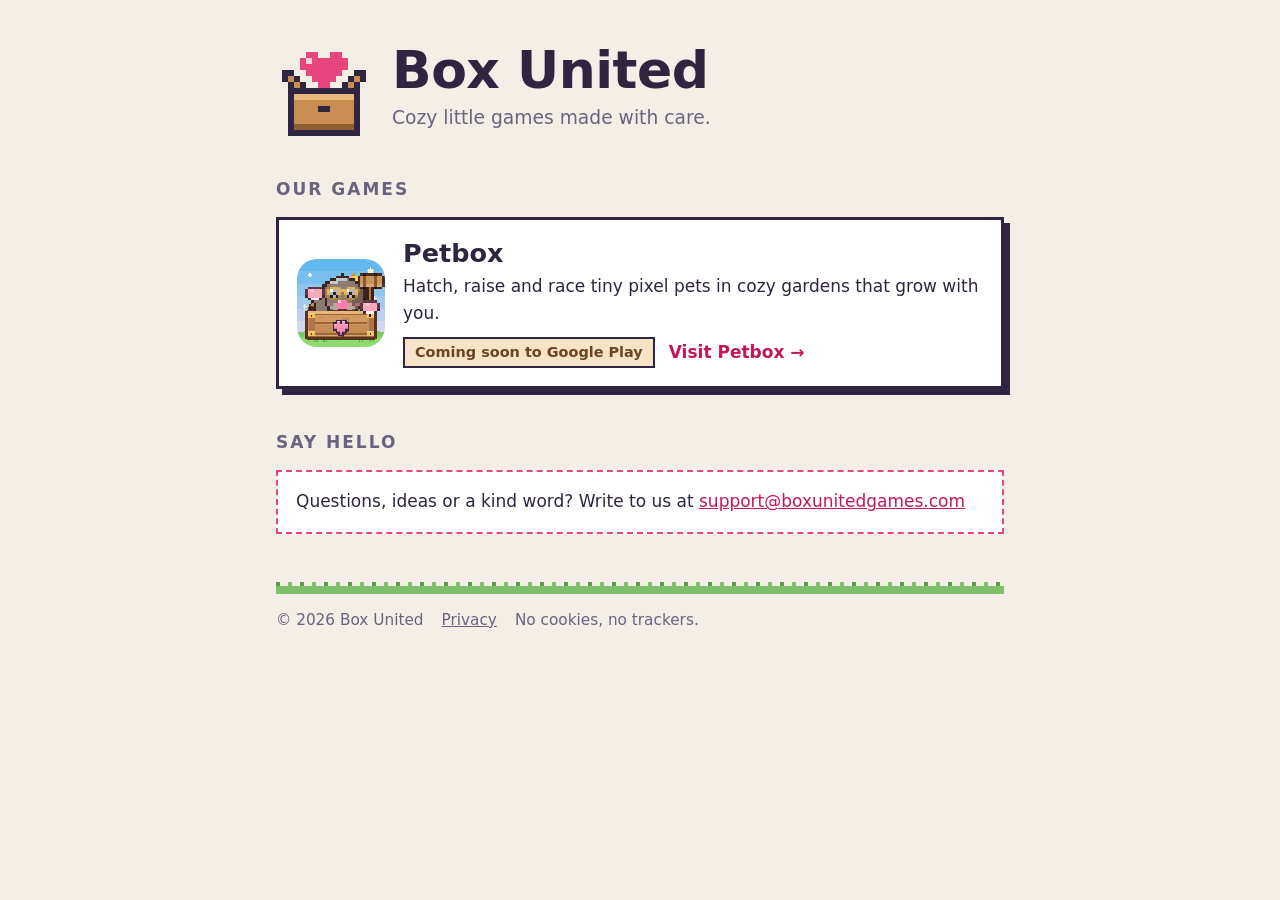
==== index.html @ eac1b697 "Box United website: studio home, Petbox pages and privacy policy Studio home at /, Petbox landing at" ====
<!doctype html>
<html lang="en">
<head>
<meta charset="utf-8">
<meta name="viewport" content="width=device-width, initial-scale=1">
<meta name="color-scheme" content="light dark">
<title>Box United - Cozy little games</title>
<meta name="description" content="Box United is a tiny game studio making cozy little games with care. Our first game, Petbox, is a pixel pet garden coming soon to Google Play.">
<link rel="canonical" href="https://boxunitedgames.com/">
<link rel="icon" href="img/box.svg" type="image/svg+xml">
<link rel="icon" href="img/box-180.png" type="image/png">
<link rel="apple-touch-icon" href="img/box-180.png">
<style>
  :root { --bg: #f3efe6; --panel: #ffffff; --ink: #2f2540; --muted: #6b6280; --link: #c2185b;
          --edge: #2f2540; --shadow: #2f2540; --wood: #c98d52; --wood-hi: #e8b77d; --wood-lo: #8f5f33;
          --pink: #e8457f; --blush: #ffd1e0; --badge-bg: #f6e3c8; --badge-ink: #6b4423; --grass: #7fbf6a; --grass-lo: #5a9e4b; }
  @media (prefers-color-scheme: dark) {
    :root { --bg: #1a1610; --panel: #241f18; --ink: #f2ece2; --muted: #b3a894; --link: #ff8fb5;
            --edge: #5a4d3c; --shadow: #000000; --wood: #d39a5e; --wood-hi: #f0c48c; --wood-lo: #9c6a3b;
            --pink: #ff6f9f; --blush: #ffd1e0; --badge-bg: #3a2f22; --badge-ink: #f0c48c; --grass: #4f7f44; --grass-lo: #3b6334; }
  }
  * { box-sizing: border-box }
  html { background: var(--bg) }
  body { margin: 0; background: var(--bg); color: var(--ink); font: 17px/1.6 system-ui, -apple-system, "Segoe UI", Roboto, sans-serif }
  .wrap { max-width: 760px; margin: 0 auto; padding: 40px 16px 32px }
  a { color: var(--link) }
  header { display: flex; gap: 20px; align-items: center; flex-wrap: wrap }
  header > div { flex: 1 1 200px; min-width: 0 }
  .logo { width: 96px; height: 96px; flex: none }
  .logo .k { fill: var(--ink) } .logo .w { fill: var(--wood) } .logo .l { fill: var(--wood-hi) }
  .logo .d { fill: var(--wood-lo) } .logo .p { fill: var(--pink) } .logo .h { fill: var(--blush) }
  h1 { margin: 0; font-size: clamp(34px, 7vw, 52px); line-height: 1.05; letter-spacing: -0.5px }
  .tag { margin: 6px 0 0; color: var(--muted); font-size: 1.1em }
  h2 { margin: 40px 0 14px; font-size: 1em; text-transform: uppercase; letter-spacing: 2px; color: var(--muted) }
  .card { display: flex; gap: 18px; align-items: center; padding: 18px; background: var(--panel); color: var(--ink);
          text-decoration: none; border: 3px solid var(--edge); box-shadow: 6px 6px 0 var(--shadow);
          transition: transform .12s, box-shadow .12s }
  .card:hover, .card:focus-visible { transform: translate(-2px, -2px); box-shadow: 8px 8px 0 var(--shadow) }
  .card:focus-visible { outline: 3px solid var(--pink); outline-offset: 4px }
  .card img { width: 88px; height: 88px; flex: none; image-rendering: pixelated; border-radius: 20px }
  .card h3 { margin: 0; font-size: 1.5em; line-height: 1.2 }
  .card p { margin: 4px 0 10px }
  .badge { display: inline-block; padding: 2px 10px; font-size: 0.85em; font-weight: 600;
           background: var(--badge-bg); color: var(--badge-ink); border: 2px solid var(--edge) }
  .row { display: flex; flex-wrap: wrap; gap: 6px 14px; align-items: center }
  .more { color: var(--link); font-weight: 600; white-space: nowrap }
  .hello { padding: 16px 18px; background: var(--panel); border: 2px dashed var(--pink) }
  .hello p { margin: 0 }
  .grass { height: 12px; margin: 48px 0 0; background:
           linear-gradient(var(--grass), var(--grass)) 0 4px / 100% 8px no-repeat,
           repeating-linear-gradient(90deg, var(--grass-lo) 0 4px, transparent 4px 12px, var(--grass) 12px 16px, transparent 16px 24px) 0 0 / 100% 4px no-repeat }
  footer { margin-top: 14px; color: var(--muted); font-size: 0.9em; display: flex; gap: 8px 18px; flex-wrap: wrap }
  footer a { color: inherit }
  @media (max-width: 480px) { .card { flex-direction: column; align-items: flex-start } }
  @media (prefers-reduced-motion: reduce) { .card { transition: none } .card:hover { transform: none } }
</style>
</head>
<body>
<div class="wrap">
  <header>
    <svg class="logo" viewBox="0 0 16 16" width="96" height="96" shape-rendering="crispEdges" aria-hidden="true" focusable="false"><rect class="p" x="5" y="2" width="2" height="1"/><rect class="p" x="9" y="2" width="2" height="1"/><rect class="p" x="4" y="3" width="1" height="1"/><rect class="h" x="5" y="3" width="1" height="1"/><rect class="p" x="6" y="3" width="6" height="1"/><rect class="p" x="4" y="4" width="8" height="1"/><rect class="k" x="1" y="5" width="2" height="1"/><rect class="p" x="5" y="5" width="6" height="1"/><rect class="k" x="13" y="5" width="2" height="1"/><rect class="k" x="1" y="6" width="1" height="1"/><rect class="w" x="2" y="6" width="1" height="1"/><rect class="k" x="3" y="6" width="1" height="1"/><rect class="p" x="6" y="6" width="4" height="1"/><rect class="k" x="12" y="6" width="1" height="1"/><rect class="w" x="13" y="6" width="1" height="1"/><rect class="k" x="14" y="6" width="1" height="1"/><rect class="k" x="2" y="7" width="1" height="1"/><rect class="w" x="3" y="7" width="1" height="1"/><rect class="k" x="4" y="7" width="1" height="1"/><rect class="p" x="7" y="7" width="2" height="1"/><rect class="k" x="11" y="7" width="1" height="1"/><rect class="w" x="12" y="7" width="1" height="1"/><rect class="k" x="13" y="7" width="1" height="1"/><rect class="k" x="2" y="8" width="12" height="1"/><rect class="k" x="2" y="9" width="1" height="1"/><rect class="l" x="3" y="9" width="10" height="1"/><rect class="k" x="13" y="9" width="1" height="1"/><rect class="k" x="2" y="10" width="1" height="1"/><rect class="w" x="3" y="10" width="10" height="1"/><rect class="k" x="13" y="10" width="1" height="1"/><rect class="k" x="2" y="11" width="1" height="1"/><rect class="w" x="3" y="11" width="4" height="1"/><rect class="k" x="7" y="11" width="2" height="1"/><rect class="w" x="9" y="11" width="4" height="1"/><rect class="k" x="13" y="11" width="1" height="1"/><rect class="k" x="2" y="12" width="1" height="1"/><rect class="w" x="3" y="12" width="10" height="1"/><rect class="k" x="13" y="12" width="1" height="1"/><rect class="k" x="2" y="13" width="1" height="1"/><rect class="w" x="3" y="13" width="10" height="1"/><rect class="k" x="13" y="13" width="1" height="1"/><rect class="k" x="2" y="14" width="1" height="1"/><rect class="d" x="3" y="14" width="10" height="1"/><rect class="k" x="13" y="14" width="1" height="1"/><rect class="k" x="2" y="15" width="12" height="1"/></svg>
    <div>
      <h1>Box United</h1>
      <p class="tag">Cozy little games made with care.</p>
    </div>
  </header>

  <h2>Our games</h2>
  <a class="card" href="petbox/">
    <img src="petbox/img/icon.png" alt="Petbox app icon: Hazel the toymaker mole in a toy box" width="88" height="88">
    <div>
      <h3>Petbox</h3>
      <p>Hatch, raise and race tiny pixel pets in cozy gardens that grow with you.</p>
      <div class="row"><span class="badge">Coming soon to Google Play</span> <span class="more">Visit Petbox &rarr;</span></div>
    </div>
  </a>

  <h2>Say hello</h2>
  <div class="hello">
    <p>Questions, ideas or a kind word? Write to us at
      <a href="mailto:support@boxunitedgames.com">support@boxunitedgames.com</a></p>
  </div>

  <div class="grass" aria-hidden="true"></div>
  <footer>
    <span>&copy; 2026 Box United</span>
    <a href="privacy/">Privacy</a>
    <span>No cookies, no trackers.</span>
  </footer>
</div>
</body>
</html>
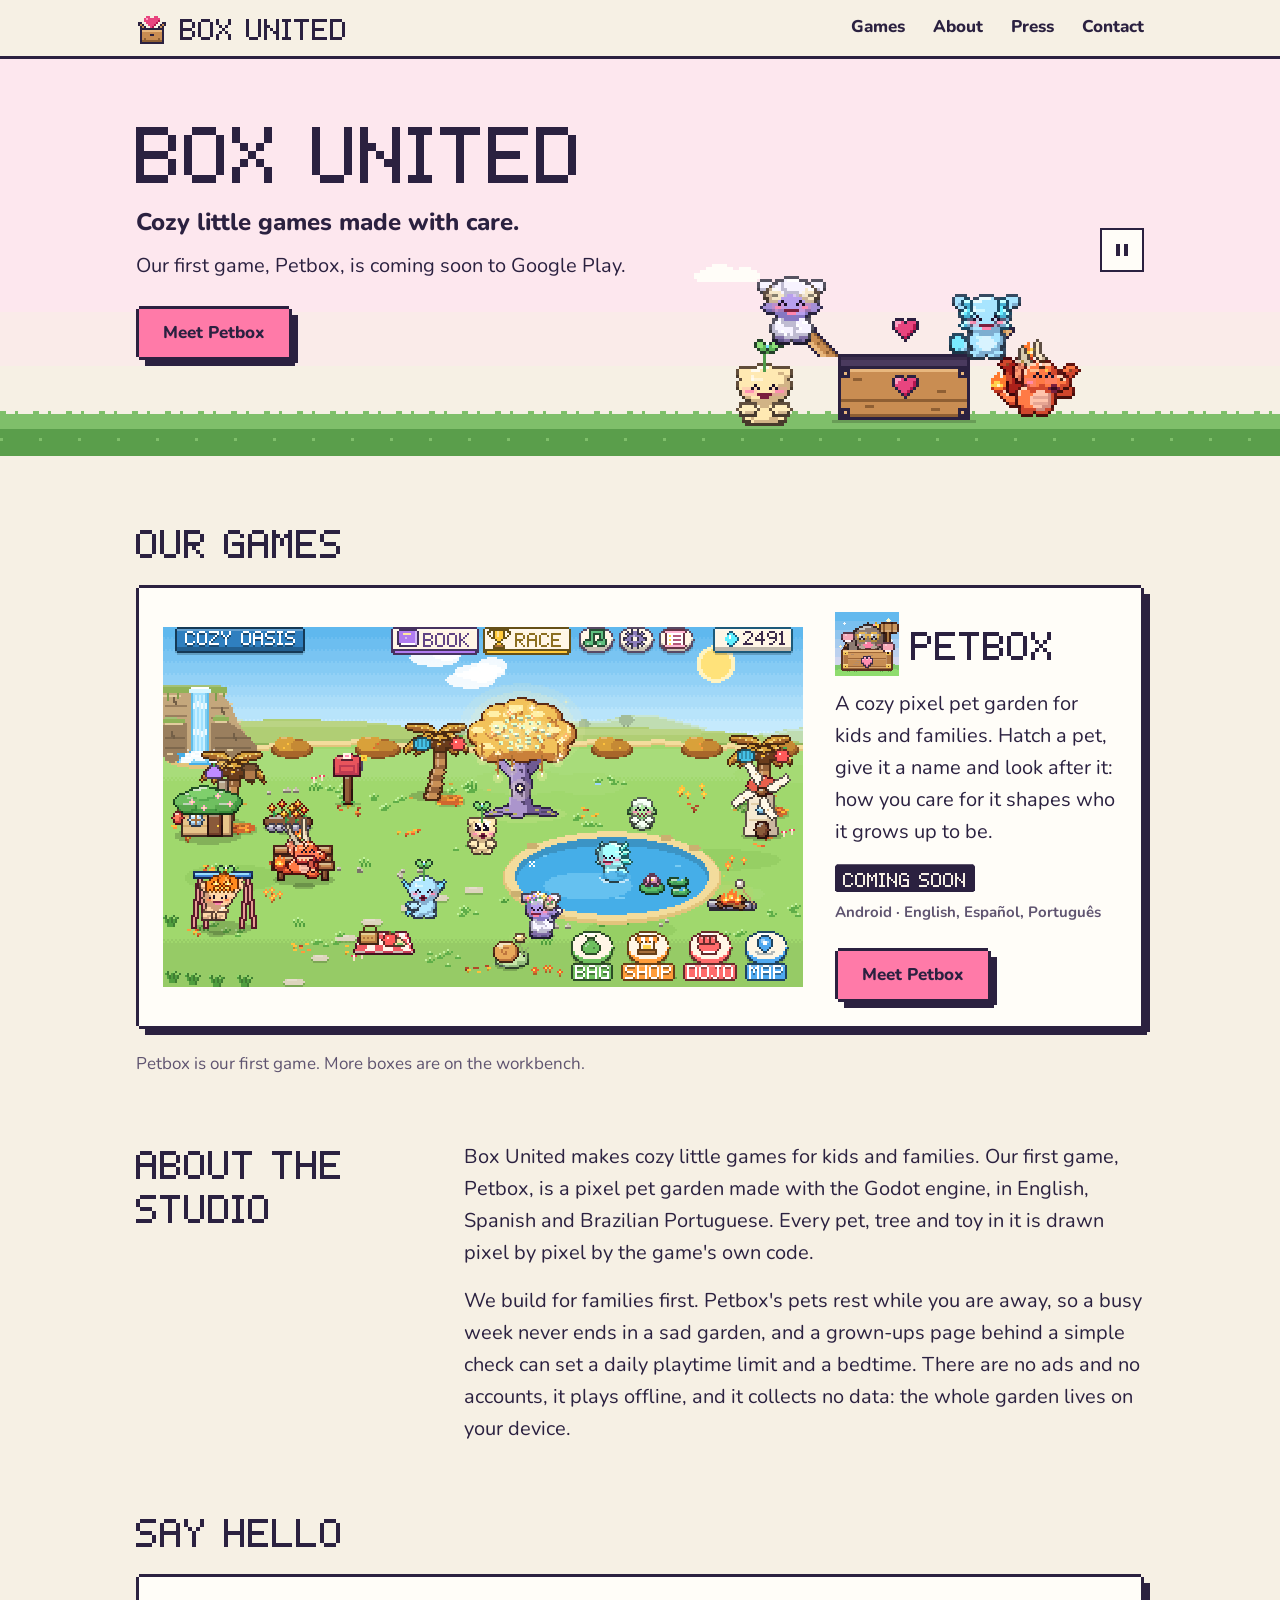
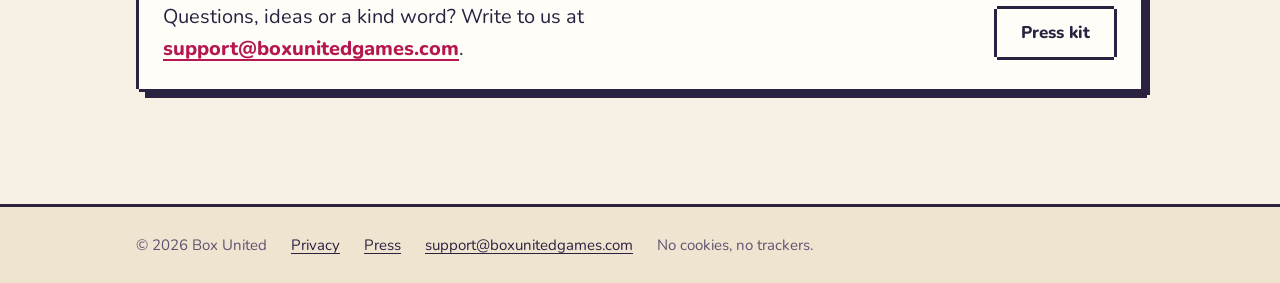
==== commit 17ef32b0: "Box United website v2: studio home with motion, press kit, Petbox page v2 Studio home: pixel toy box" ====
--- a/index.html
+++ b/index.html
@@ -2,91 +2,217 @@
 <html lang="en">
 <head>
 <meta charset="utf-8">
-<meta name="viewport" content="width=device-width, initial-scale=1">
+<meta http-equiv="Content-Security-Policy" content="default-src 'self'; img-src 'self' data:; style-src 'self' 'unsafe-inline'; script-src 'self'; font-src 'self'; media-src 'self'; connect-src 'none'; frame-src 'none'; object-src 'none'; base-uri 'self'; form-action 'none'">
+<meta name="referrer" content="strict-origin-when-cross-origin">
+<meta name="viewport" content="width=device-width, initial-scale=1, viewport-fit=cover">
 <meta name="color-scheme" content="light dark">
-<title>Box United - Cozy little games</title>
-<meta name="description" content="Box United is a tiny game studio making cozy little games with care. Our first game, Petbox, is a pixel pet garden coming soon to Google Play.">
+<meta name="theme-color" content="#f6f0e4" media="(prefers-color-scheme: light)">
+<meta name="theme-color" content="#1b1524" media="(prefers-color-scheme: dark)">
+<title>Box United - Cozy little games made with care</title>
+<meta name="description" content="Box United is a new, independent studio making cozy little games for kids and families. Our first game, Petbox, is coming soon to Google Play.">
 <link rel="canonical" href="https://boxunitedgames.com/">
-<link rel="icon" href="img/box.svg" type="image/svg+xml">
-<link rel="icon" href="img/box-180.png" type="image/png">
-<link rel="apple-touch-icon" href="img/box-180.png">
+<link rel="icon" href="/assets/brand/favicon.svg" type="image/svg+xml">
+<link rel="icon" href="/assets/brand/favicon.ico" sizes="32x32">
+<link rel="apple-touch-icon" href="/assets/brand/apple-touch-icon.png">
+<link rel="preload" href="/assets/fonts/box-pixel-v1.woff2" as="font" type="font/woff2" crossorigin>
+<link rel="stylesheet" href="/assets/css/brand.css">
+<link rel="stylesheet" href="/assets/css/site.css">
 <style>
-  :root { --bg: #f3efe6; --panel: #ffffff; --ink: #2f2540; --muted: #6b6280; --link: #c2185b;
-          --edge: #2f2540; --shadow: #2f2540; --wood: #c98d52; --wood-hi: #e8b77d; --wood-lo: #8f5f33;
-          --pink: #e8457f; --blush: #ffd1e0; --badge-bg: #f6e3c8; --badge-ink: #6b4423; --grass: #7fbf6a; --grass-lo: #5a9e4b; }
-  @media (prefers-color-scheme: dark) {
-    :root { --bg: #1a1610; --panel: #241f18; --ink: #f2ece2; --muted: #b3a894; --link: #ff8fb5;
-            --edge: #5a4d3c; --shadow: #000000; --wood: #d39a5e; --wood-hi: #f0c48c; --wood-lo: #9c6a3b;
-            --pink: #ff6f9f; --blush: #ffd1e0; --badge-bg: #3a2f22; --badge-ink: #f0c48c; --grass: #4f7f44; --grass-lo: #3b6334; }
-  }
-  * { box-sizing: border-box }
-  html { background: var(--bg) }
-  body { margin: 0; background: var(--bg); color: var(--ink); font: 17px/1.6 system-ui, -apple-system, "Segoe UI", Roboto, sans-serif }
-  .wrap { max-width: 760px; margin: 0 auto; padding: 40px 16px 32px }
-  a { color: var(--link) }
-  header { display: flex; gap: 20px; align-items: center; flex-wrap: wrap }
-  header > div { flex: 1 1 200px; min-width: 0 }
-  .logo { width: 96px; height: 96px; flex: none }
-  .logo .k { fill: var(--ink) } .logo .w { fill: var(--wood) } .logo .l { fill: var(--wood-hi) }
-  .logo .d { fill: var(--wood-lo) } .logo .p { fill: var(--pink) } .logo .h { fill: var(--blush) }
-  h1 { margin: 0; font-size: clamp(34px, 7vw, 52px); line-height: 1.05; letter-spacing: -0.5px }
-  .tag { margin: 6px 0 0; color: var(--muted); font-size: 1.1em }
-  h2 { margin: 40px 0 14px; font-size: 1em; text-transform: uppercase; letter-spacing: 2px; color: var(--muted) }
-  .card { display: flex; gap: 18px; align-items: center; padding: 18px; background: var(--panel); color: var(--ink);
-          text-decoration: none; border: 3px solid var(--edge); box-shadow: 6px 6px 0 var(--shadow);
-          transition: transform .12s, box-shadow .12s }
-  .card:hover, .card:focus-visible { transform: translate(-2px, -2px); box-shadow: 8px 8px 0 var(--shadow) }
-  .card:focus-visible { outline: 3px solid var(--pink); outline-offset: 4px }
-  .card img { width: 88px; height: 88px; flex: none; image-rendering: pixelated; border-radius: 20px }
-  .card h3 { margin: 0; font-size: 1.5em; line-height: 1.2 }
-  .card p { margin: 4px 0 10px }
-  .badge { display: inline-block; padding: 2px 10px; font-size: 0.85em; font-weight: 600;
-           background: var(--badge-bg); color: var(--badge-ink); border: 2px solid var(--edge) }
-  .row { display: flex; flex-wrap: wrap; gap: 6px 14px; align-items: center }
-  .more { color: var(--link); font-weight: 600; white-space: nowrap }
-  .hello { padding: 16px 18px; background: var(--panel); border: 2px dashed var(--pink) }
-  .hello p { margin: 0 }
-  .grass { height: 12px; margin: 48px 0 0; background:
-           linear-gradient(var(--grass), var(--grass)) 0 4px / 100% 8px no-repeat,
-           repeating-linear-gradient(90deg, var(--grass-lo) 0 4px, transparent 4px 12px, var(--grass) 12px 16px, transparent 16px 24px) 0 0 / 100% 4px no-repeat }
-  footer { margin-top: 14px; color: var(--muted); font-size: 0.9em; display: flex; gap: 8px 18px; flex-wrap: wrap }
-  footer a { color: inherit }
-  @media (max-width: 480px) { .card { flex-direction: column; align-items: flex-start } }
-  @media (prefers-reduced-motion: reduce) { .card { transition: none } .card:hover { transform: none } }
+/* Home-only styles (W2). Shared frame: /assets/css/site.css. */
+/* ---------- studio home hero ----------
+   The scene is pixel art at an integer scale --art (1 art px = --art CSS px): 2 on phones, 3 from 560 px, 4 from
+   1360 px (where --wrap grows to 1200 so the wordmark stays on one line). Two columns from 1100 px. The stage is 160x68 art px; feet stand 4 art px above its bottom, and the stage overlaps the ground
+   strip by 8 art px, so feet land in the grass. The still (pre-rendered 1x PNG, same box) is what JS-off and
+   reduced-motion visitors see; home.js draws its canvases in the same box (CLS 0). Sky: flat bands, no gradients. */
+.hero { --art: 2; --sprite-scale: var(--art);
+  position: relative; overflow: hidden;
+  background: linear-gradient(to top, var(--sky-2) 0 calc(30px * var(--art)), var(--sky-3) 0 calc(48px * var(--art)), var(--sky-1) 0) }
+@media (min-width: 560px) { .hero { --art: 3 } }
+@media (min-width: 1360px) { .hero { --art: 4 } }
+.hero__in { position: relative; z-index: 1; display: grid; gap: var(--sp-3); align-items: end; max-width: var(--wrap); margin: 0 auto;
+  padding: var(--sp-6) max(var(--sp-4), env(safe-area-inset-right)) 0 max(var(--sp-4), env(safe-area-inset-left)) }
+@media (min-width: 1100px) { .hero__in { grid-template-columns: minmax(0, 1fr) auto; gap: var(--sp-6); padding-top: var(--sp-7) } }
+.hero__text { align-self: center; max-width: 32em }
+@media (min-width: 1100px) { .hero__text { padding-bottom: var(--sp-7) } }
+.hero__text h1 { font-size: var(--pix-5x) }
+@media (min-width: 768px) { .hero__text h1 { font-size: var(--pix-8x) } }
+.hero__tag { margin-top: var(--sp-3); font-size: var(--fs-2); line-height: 1.3; font-weight: 800 }
+.hero__sub { margin-top: var(--sp-3); font-size: var(--fs-1) }
+.hero__actions { display: flex; flex-wrap: wrap; align-items: center; gap: var(--sp-3) var(--sp-5); margin-top: var(--sp-5) }
+
+.hero__scene { position: relative; justify-self: center; width: calc(160px * var(--art)); max-width: none; margin-bottom: calc(-8px * var(--art)) }
+@media (max-width: 351px) { .hero__scene { margin-left: calc(-1 * var(--sp-4)); margin-right: calc(-1 * var(--sp-4)) } } /* 320 px: full width */
+.stage { position: relative; width: calc(160px * var(--art)); height: calc(68px * var(--art)); overflow: hidden } /* pets start inside the chest */
+.stage__still, .stage canvas { position: absolute; left: 0; bottom: 0; max-width: none; image-rendering: crisp-edges; image-rendering: pixelated }
+.stage__still { width: 100%; height: 100% }
+.stage canvas { will-change: transform; touch-action: manipulation }
+.stage.is-live .stage__pic { visibility: hidden }
+.cloud { position: absolute; left: calc(10px * var(--art)); top: calc(12px * var(--art)); width: calc(22px * var(--art)); height: calc(6px * var(--art)); fill: var(--surface) }
+/* night: no cloud, a few static stars (1 art px) in the scene's own sky - never behind the text column */
+.hero__scene::before { content: none; position: absolute; z-index: 0; left: calc(8px * var(--art)); top: calc(6px * var(--art));
+  width: calc(1px * var(--art)); height: calc(1px * var(--art)); --star: color-mix(in srgb, var(--ink) 85%, transparent); background: var(--star);
+  box-shadow: calc(19px * var(--art)) calc(9px * var(--art)) var(--star), calc(41px * var(--art)) calc(-3px * var(--art)) var(--star),
+    calc(63px * var(--art)) calc(4px * var(--art)) var(--star), calc(88px * var(--art)) calc(-1px * var(--art)) var(--star),
+    calc(105px * var(--art)) calc(11px * var(--art)) var(--star), calc(128px * var(--art)) calc(19px * var(--art)) var(--star) }
+@media (prefers-color-scheme: dark) {
+  :root:not([data-theme="light"]) .hero__scene::before { content: "" }
+  :root:not([data-theme="light"]) .cloud { display: none }
+}
+:root[data-theme="dark"] .hero__scene::before { content: "" }
+:root[data-theme="dark"] .cloud { display: none }
+
+/* pause: a quiet icon button in the scene's top-right corner (44x44 hit area); its name stays "Pause animation" */
+.motion-toggle { position: absolute; right: 0; top: 0; z-index: 6; display: grid; place-items: center; width: 44px; height: 44px; padding: 0;
+  border: 2px solid var(--line); background: var(--surface); color: var(--ink); cursor: pointer }
+.motion-toggle[hidden] { display: none }
+.motion-toggle svg { width: 12px; height: 12px; fill: currentColor; shape-rendering: crispEdges }
+.motion-toggle .ic-play, .motion-toggle[aria-pressed="true"] .ic-pause { display: none }
+.motion-toggle[aria-pressed="true"] .ic-play { display: block }
+
+/* pixel ground strip, full bleed; every edge is a whole multiple of --art */
+.ground { position: relative; z-index: 0; height: calc(16px * var(--art)); background:
+  linear-gradient(var(--ground) 0 0) 0 calc(2px * var(--art)) / 100% calc(5px * var(--art)) no-repeat,
+  repeating-linear-gradient(90deg, var(--ground) 0 calc(2px * var(--art)), transparent 0 calc(5px * var(--art)), var(--ground) 0 calc(6px * var(--art)), transparent 0 calc(11px * var(--art)))
+    0 calc(1px * var(--art)) / 100% calc(1px * var(--art)) no-repeat,
+  linear-gradient(var(--ground-2) 0 0) 0 calc(7px * var(--art)) / 100% 100% no-repeat }
+.ground::after { content: ""; position: absolute; left: 0; right: 0; top: calc(10px * var(--art)); height: calc(1px * var(--art));
+  background: repeating-linear-gradient(90deg, var(--ground) 0 calc(1px * var(--art)), transparent 0 calc(13px * var(--art))) }
+
+/* ---------- games ---------- */
+.stretch::after { content: ""; position: absolute; inset: 0; z-index: 1 }
+.game-feature { position: relative; display: grid; gap: var(--sp-5); align-items: center; padding: var(--sp-4) }
+@media (min-width: 960px) { .game-feature { grid-template-columns: 640px minmax(0, 1fr); gap: var(--sp-6); padding: var(--sp-5) } }
+.game-feature__media { line-height: 0; width: 100% }
+@media (min-width: 720px) { .game-feature__media { width: 640px; max-width: 100% } } /* 2x the 320 px game frame */
+.game-feature__art, .game-card__art { width: 100%; height: auto; display: block; image-rendering: pixelated }
+.game-feature__body { min-width: 0 }
+.game-feature__title { display: flex; align-items: center; gap: var(--sp-3); font: 400 var(--pix-4x)/var(--lh-pixel) var(--font-display); font-synthesis: none }
+.game-feature__title img { width: 64px; height: 64px; image-rendering: pixelated; flex: none }
+.game-feature__text { margin-top: var(--sp-3); font-size: var(--fs-1) }
+.game-meta { display: flex; flex-wrap: wrap; align-items: center; gap: var(--sp-2) var(--sp-3); margin-top: var(--sp-4); font-size: var(--fs--1); font-weight: 700; color: var(--ink-soft) }
+.game-feature__cta { margin-top: var(--sp-5) }
+.game-feature:hover { --lift-x: calc(var(--px) * 3); --lift-y: calc(var(--px) * 4) }
+.game-feature .btn:focus-visible { outline: none }
+.game-feature:has(.btn:focus-visible) { outline: 3px solid var(--focus); outline-offset: calc(var(--px) * 3) }
+.games-note { margin-top: var(--sp-5); color: var(--ink-soft) }
+.game-grid { display: grid; grid-template-columns: repeat(auto-fill, minmax(min(100%, 326px), 1fr)); gap: var(--sp-6); margin: 0; padding: 0; list-style: none }
+.game-card { position: relative; padding: var(--sp-3) var(--sp-3) var(--sp-4) }
+.game-card__title { margin: var(--sp-3) 0 var(--sp-1); font: 400 var(--pix-3x)/var(--lh-pixel) var(--font-display) }
+.game-card__title a { color: inherit; text-decoration: none }
+
+/* ---------- about + contact ---------- */
+.about { display: grid; gap: var(--sp-5) var(--sp-7) }
+@media (min-width: 960px) { .about { grid-template-columns: 280px minmax(0, 1fr) } }
+.about__body { max-width: 38em; font-size: var(--fs-1) }
+.about__body p + p { margin-top: var(--sp-4) }
+.contact { display: flex; flex-wrap: wrap; align-items: center; justify-content: space-between; gap: var(--sp-4) var(--sp-5); margin-top: var(--sp-5) }
+.contact p { font-size: var(--fs-1); max-width: 34em }
+.contact .email { font-weight: 800; word-break: break-word }
+
+@media (prefers-reduced-motion: reduce) {
+  .stage canvas { will-change: auto }
+  .game-feature:hover { --lift-x: calc(var(--px) * 2); --lift-y: calc(var(--px) * 3) }
+}
 </style>
+<!-- build:hero-scripts -->
+    <script defer src="/assets/js/sprites.js"></script>
+<script defer src="/assets/sprites/home.js"></script>
+<script defer src="/assets/js/home.js"></script>
+    <!-- /build:hero-scripts -->
+<meta property="og:type" content="website">
+<meta property="og:site_name" content="Box United">
+<meta property="og:title" content="Box United - Cozy little games made with care">
+<meta property="og:description" content="A new, independent studio making cozy little games for kids and families. Our first game, Petbox, is coming soon to Google Play.">
+<meta property="og:url" content="https://boxunitedgames.com/">
+<meta property="og:image" content="https://boxunitedgames.com/assets/brand/og-studio.png">
+<meta property="og:image:width" content="1200">
+<meta property="og:image:height" content="630">
+<meta property="og:image:alt" content="Box United logo and the line Cozy little games made with care, above an open pixel toy box with four Petbox pets on the grass">
+<meta property="og:locale" content="en_US">
+<meta name="twitter:card" content="summary_large_image">
+<meta name="twitter:image:alt" content="Box United logo and the line Cozy little games made with care, above an open pixel toy box with four Petbox pets on the grass">
+<noscript><style>.stage__pic { display: none }</style></noscript>
+<!-- build:ld -->
+    <script type="application/ld+json">{"@context": "https://schema.org", "@type": "Organization", "name": "Box United", "url": "https://boxunitedgames.com/", "logo": "https://boxunitedgames.com/assets/brand/mark-512.png", "email": "support@boxunitedgames.com", "subjectOf": [{"@type": "VideoGame", "name": "Petbox", "url": "https://boxunitedgames.com/petbox/", "gamePlatform": ["Android"], "description": "Hatch, raise and race tiny pixel pets in cozy gardens that grow with you."}]}</script>
+    <!-- /build:ld -->
 </head>
 <body>
-<div class="wrap">
-  <header>
-    <svg class="logo" viewBox="0 0 16 16" width="96" height="96" shape-rendering="crispEdges" aria-hidden="true" focusable="false"><rect class="p" x="5" y="2" width="2" height="1"/><rect class="p" x="9" y="2" width="2" height="1"/><rect class="p" x="4" y="3" width="1" height="1"/><rect class="h" x="5" y="3" width="1" height="1"/><rect class="p" x="6" y="3" width="6" height="1"/><rect class="p" x="4" y="4" width="8" height="1"/><rect class="k" x="1" y="5" width="2" height="1"/><rect class="p" x="5" y="5" width="6" height="1"/><rect class="k" x="13" y="5" width="2" height="1"/><rect class="k" x="1" y="6" width="1" height="1"/><rect class="w" x="2" y="6" width="1" height="1"/><rect class="k" x="3" y="6" width="1" height="1"/><rect class="p" x="6" y="6" width="4" height="1"/><rect class="k" x="12" y="6" width="1" height="1"/><rect class="w" x="13" y="6" width="1" height="1"/><rect class="k" x="14" y="6" width="1" height="1"/><rect class="k" x="2" y="7" width="1" height="1"/><rect class="w" x="3" y="7" width="1" height="1"/><rect class="k" x="4" y="7" width="1" height="1"/><rect class="p" x="7" y="7" width="2" height="1"/><rect class="k" x="11" y="7" width="1" height="1"/><rect class="w" x="12" y="7" width="1" height="1"/><rect class="k" x="13" y="7" width="1" height="1"/><rect class="k" x="2" y="8" width="12" height="1"/><rect class="k" x="2" y="9" width="1" height="1"/><rect class="l" x="3" y="9" width="10" height="1"/><rect class="k" x="13" y="9" width="1" height="1"/><rect class="k" x="2" y="10" width="1" height="1"/><rect class="w" x="3" y="10" width="10" height="1"/><rect class="k" x="13" y="10" width="1" height="1"/><rect class="k" x="2" y="11" width="1" height="1"/><rect class="w" x="3" y="11" width="4" height="1"/><rect class="k" x="7" y="11" width="2" height="1"/><rect class="w" x="9" y="11" width="4" height="1"/><rect class="k" x="13" y="11" width="1" height="1"/><rect class="k" x="2" y="12" width="1" height="1"/><rect class="w" x="3" y="12" width="10" height="1"/><rect class="k" x="13" y="12" width="1" height="1"/><rect class="k" x="2" y="13" width="1" height="1"/><rect class="w" x="3" y="13" width="10" height="1"/><rect class="k" x="13" y="13" width="1" height="1"/><rect class="k" x="2" y="14" width="1" height="1"/><rect class="d" x="3" y="14" width="10" height="1"/><rect class="k" x="13" y="14" width="1" height="1"/><rect class="k" x="2" y="15" width="12" height="1"/></svg>
-    <div>
-      <h1>Box United</h1>
-      <p class="tag">Cozy little games made with care.</p>
+<a class="skip" href="#main">Skip to content</a>
+<header class="site-head"><div class="site-head__in">
+  <a class="brand" href="/"><img src="/assets/brand/logo.svg" alt="" width="32" height="32"><span>Box United</span></a>
+  <nav class="site-nav" aria-label="Main"><a href="/#games">Games</a><a href="/#about">About</a><a href="/press/">Press</a><a href="/#contact">Contact</a></nav>
+</div></header>
+
+<main id="main">
+  <section class="hero" aria-labelledby="hero-title">
+    <div class="hero__in">
+      <div class="hero__text">
+        <h1 id="hero-title">Box United</h1>
+        <p class="hero__tag">Cozy little games made with care.</p>
+        <p class="hero__sub">Our first game, Petbox, is coming soon to Google Play.</p>
+        <div class="hero__actions">
+    <!-- build:hero-cta -->
+    <a class="btn btn--primary" href="/petbox/">Meet Petbox</a>
+    <!-- /build:hero-cta -->
+        </div>
+      </div>
+      <div class="hero__scene">
+        <button class="motion-toggle" type="button" aria-pressed="false" hidden>
+          <svg class="ic-pause" viewBox="0 0 6 6" aria-hidden="true" focusable="false"><rect x="0" y="0" width="2" height="6"/><rect x="4" y="0" width="2" height="6"/></svg>
+          <svg class="ic-play" viewBox="0 0 6 6" aria-hidden="true" focusable="false"><rect x="0" y="0" width="2" height="6"/><rect x="2" y="1" width="2" height="4"/><rect x="4" y="2" width="2" height="2"/></svg>
+          <span class="sr-only">Pause animation</span>
+        </button>
+    <!-- build:hero-stage -->
+    <div class="stage" data-scene="box" data-cast="petbox/glimmling,petbox/drakelet,petbox/puffling,petbox/gillby" data-sheets="studio,petbox" data-slots="33,125,12,147">
+          <svg class="cloud" viewBox="0 0 22 6" aria-hidden="true" focusable="false" shape-rendering="crispEdges"><rect x="6" width="5" height="1"/><rect x="4" y="1" width="9" height="1"/><rect x="15" y="1" width="4" height="1"/><rect x="2" y="2" width="19" height="1"/><rect y="3" width="22" height="2"/><rect x="1" y="5" width="20" height="1"/></svg>
+          <picture class="stage__pic"><source media="(prefers-reduced-motion: reduce) and (prefers-color-scheme: dark)" srcset="/img/home/box-open-v1-night.png"><source media="(prefers-reduced-motion: reduce)" srcset="/img/home/box-open-v1.png"><source media="(prefers-color-scheme: dark)" srcset="/img/home/box-closed-v1-night.png"><img class="stage__still" src="/img/home/box-closed-v1.png" width="160" height="68" alt="" fetchpriority="high"></picture>
+          <noscript><picture><source media="(prefers-color-scheme: dark)" srcset="/img/home/box-open-v1-night.png"><img class="stage__still" src="/img/home/box-open-v1.png" width="160" height="68" alt=""></picture></noscript>
+        </div>
+    <!-- /build:hero-stage -->
+      </div>
     </div>
-  </header>
-
-  <h2>Our games</h2>
-  <a class="card" href="petbox/">
-    <img src="petbox/img/icon.png" alt="Petbox app icon: Hazel the toymaker mole in a toy box" width="88" height="88">
-    <div>
-      <h3>Petbox</h3>
-      <p>Hatch, raise and race tiny pixel pets in cozy gardens that grow with you.</p>
-      <div class="row"><span class="badge">Coming soon to Google Play</span> <span class="more">Visit Petbox &rarr;</span></div>
+    <div class="ground" aria-hidden="true"></div>
+  </section>
+
+  <section class="section wrap" id="games" aria-labelledby="games-title" data-reveal>
+    <div class="section__head"><h2 id="games-title">Our games</h2></div>
+    <!-- build:games -->
+    <article class="game-feature card" data-game="petbox">
+      <div class="game-feature__media">
+        <img class="game-feature__art" src="/img/games/petbox/cozy-oasis-960.png" srcset="/img/games/petbox/cozy-oasis-640.png 640w, /img/games/petbox/cozy-oasis-960.png 960w, /img/games/petbox/cozy-oasis-1280.png 1280w" sizes="(min-width: 720px) 640px, calc(100vw - 64px)" width="640" height="360" alt="Petbox gameplay: pets play on a swing, a bench and in the pond of the Cozy Oasis garden" loading="lazy" decoding="async">
+      </div>
+      <div class="game-feature__body">
+        <h3 class="game-feature__title"><img src="/img/games/petbox/icon-128.png" width="128" height="128" alt="" loading="lazy" decoding="async"><span>Petbox</span></h3>
+        <p class="game-feature__text">A cozy pixel pet garden for kids and families. Hatch a pet, give it a name and look after it: how you care for it shapes who it grows up to be.</p>
+        <p class="game-meta"><span class="badge">Coming soon</span> <span>Android &middot; English, Español, Português</span></p>
+        <p class="game-feature__cta"><a class="btn btn--primary stretch" href="/petbox/">Meet Petbox</a></p>
+      </div>
+    </article>
+    <p class="games-note">Petbox is our first game. More boxes are on the workbench.</p>
+    <!-- /build:games -->
+  </section>
+
+  <section class="section wrap" id="about" aria-labelledby="about-title" data-reveal>
+    <div class="about">
+      <h2 id="about-title">About the studio</h2>
+      <div class="about__body">
+        <p>Box United makes cozy little games for kids and families. Our first game, Petbox, is a pixel pet garden made with the Godot engine, in English, Spanish and Brazilian Portuguese. Every pet, tree and toy in it is drawn pixel by pixel by the game's own code.</p>
+        <p>We build for families first. Petbox's pets rest while you are away, so a busy week never ends in a sad garden, and a grown-ups page behind a simple check can set a daily playtime limit and a bedtime. There are no ads and no accounts, it plays offline, and it collects no data: the whole garden lives on your device.</p>
+      </div>
     </div>
-  </a>
-
-  <h2>Say hello</h2>
-  <div class="hello">
-    <p>Questions, ideas or a kind word? Write to us at
-      <a href="mailto:support@boxunitedgames.com">support@boxunitedgames.com</a></p>
-  </div>
-
-  <div class="grass" aria-hidden="true"></div>
-  <footer>
-    <span>&copy; 2026 Box United</span>
-    <a href="privacy/">Privacy</a>
-    <span>No cookies, no trackers.</span>
-  </footer>
-</div>
+  </section>
+
+  <section class="section wrap" id="contact" aria-labelledby="contact-title" data-reveal>
+    <h2 id="contact-title">Say hello</h2>
+    <div class="contact card">
+      <p>Questions, ideas or a kind word? Write to us at <a class="email" href="mailto:support@boxunitedgames.com">support@boxunitedgames.com</a>.</p>
+      <a class="btn btn--ghost" href="/press/">Press kit</a>
+    </div>
+  </section>
+</main>
+
+<footer class="site-foot"><div class="site-foot__in">
+  <span>&copy; 2026 Box United</span><a href="/privacy/">Privacy</a><a href="/press/">Press</a><a href="mailto:support@boxunitedgames.com">support@boxunitedgames.com</a><span>No cookies, no trackers.</span>
+</div></footer>
 </body>
 </html>
--- a/assets/css/brand.css
+++ b/assets/css/brand.css
@@ -0,0 +1,264 @@
+/* Box United brand system v1 (docs/brand/BRAND.md). Load first on every page, then the
+   page CSS; a game page adds /assets/css/themes/<game>.css + <html data-game="<game>">.
+   Layers: 1 fonts, 2 tokens (light, dark), 3 base, 4 layout, 5 type, 6 components, 7 motion. */
+
+/* 1 fonts: self-hosted, two files, no third-party requests ---------------------------- */
+@font-face {
+  font-family: "Box Pixel";
+  src: url("/assets/fonts/box-pixel-v1.woff2") format("woff2");
+  font-weight: 400;
+  font-style: normal;
+  font-display: swap;
+}
+@font-face {
+  font-family: "Nunito";
+  src: url("/assets/fonts/nunito-latin-v2.woff2") format("woff2"); /* variable 400-800, default 400 */
+  font-weight: 400 800;
+  font-style: normal;
+  font-display: swap;
+  unicode-range: U+0000-00FF, U+0131, U+0152-0153, U+02BB-02BC, U+02C6, U+02DA, U+02DC, U+0304, U+0308, U+0329, U+2000-206F, U+20AC, U+2122, U+2191, U+2193, U+2212, U+2215, U+FEFF, U+FFFD;
+}
+
+/* 2 tokens --------------------------------------------------------------------------- */
+:root {
+  color-scheme: light dark;
+  /* brand raw (the toy box: wood, ribbon, plum ink) */
+  --bu-plum: #2b2140;
+  --bu-wood: #c98d52;
+  --bu-wood-hi: #e8b77d;
+  --bu-wood-lo: #8f5f33;
+  --bu-bow: #e8457f;
+  --bu-bow-hi: #ff9ec2;
+  --bu-bow-lo: #b5174f;
+  --bu-blush: #ffdbe7;
+
+  /* semantic colours (light): pages use these, never the raw ones */
+  --bg: #f6f0e4;          /* warm paper */
+  --surface: #fffdf8;     /* cards, panels */
+  --surface-2: #efe4d0;   /* sunken / alternate band */
+  --ink: #2b2140;         /* text 13.3:1 on bg */
+  --ink-soft: #5f5470;    /* secondary text 6.2:1 on bg, 5.6:1 on surface-2 */
+  --line: #2b2140;        /* dividers, ghost-button borders */
+  --edge: #2b2140;        /* pixel outline of filled components */
+  --shadow: #2b2140;      /* hard offset shadow */
+  --accent: #ff7aa8;      /* the one action colour (candy pink); ink on it 6.2:1 */
+  --accent-ink: #2b2140;
+  --accent-soft: #ffdbe7;
+  --accent-strong: #c21d5c; /* pink as text/icons on light: 5.1:1 */
+  --link: #b5174f;        /* 5.8:1 on bg */
+  --focus: #c21d5c;
+
+  /* game theme slots (a game theme overrides these; studio defaults below) */
+  --sky-1: #fde7ee;       /* hero backdrop: top band */
+  --sky-3: #faebe9;       /* middle band (hard stops, no gradients) */
+  --sky-2: #f6f0e4;       /* band at the horizon */
+  --ground: #7fbf6a;
+  --ground-2: #5a9e4b;
+  --game-accent: var(--accent);
+  --game-accent-ink: var(--accent-ink);
+
+  /* type */
+  --font-display: "Box Pixel", "Nunito", system-ui, sans-serif;
+  --font-body: "Nunito", system-ui, -apple-system, "Segoe UI", Roboto, sans-serif;
+  /* Box Pixel sizes: whole multiples of its 8-unit em ONLY (1 font pixel = 2/3/4/6/8 CSS px) */
+  --pix-2x: 1rem;     /* 16px eyebrow / label */
+  --pix-3x: 1.5rem;   /* 24px */
+  --pix-4x: 2rem;     /* 32px h2, mobile h1 */
+  --pix-5x: 2.5rem;   /* 40px */
+  --pix-6x: 3rem;     /* 48px desktop h1 */
+  --pix-8x: 4rem;     /* 64px hero wordmark */
+  /* Nunito scale */
+  --fs--1: 0.9375rem; /* 15px captions, footer */
+  --fs-0: 1.0625rem;  /* 17px body */
+  --fs-1: 1.25rem;    /* 20px lead */
+  --fs-2: 1.5rem;     /* 24px h3 */
+  --fs-3: var(--pix-3x);
+  --fs-4: var(--pix-4x);
+  --fs-5: var(--pix-6x);
+  --lh-body: 1.6;
+  --lh-pixel: 1.375;  /* = 11 font pixels: whole pixels, and a free row between lines for accent marks */
+
+  /* space: 4px grid */
+  --sp-1: 4px; --sp-2: 8px; --sp-3: 12px; --sp-4: 16px; --sp-5: 24px;
+  --sp-6: 32px; --sp-7: 48px; --sp-8: 64px; --sp-9: 96px;
+  --px: 3px;          /* one "UI pixel": outline width and notch size */
+  --wrap: 1040px;
+  --wrap-text: 680px;
+
+  /* motion */
+  --ease-out: cubic-bezier(0.22, 1, 0.36, 1);
+  --ease-in: cubic-bezier(0.55, 0, 1, 0.45);
+  --ease-pop: cubic-bezier(0.34, 1.56, 0.64, 1); /* UI chrome only, never on pixel art */
+  --dur-1: 120ms;  /* press, hover */
+  --dur-2: 200ms;  /* small UI changes */
+  --dur-3: 320ms;  /* reveals */
+  --dur-4: 600ms;  /* hero beats */
+}
+
+@media (prefers-color-scheme: dark) {
+  :root:not([data-theme="light"]) {
+    --bg: #1b1524;        /* warm night plum, not black */
+    --surface: #251d31;
+    --surface-2: #2f263d;
+    --ink: #f6efe6;
+    --ink-soft: #c3b8d0;
+    --line: #8a7ba3;      /* 4.6:1 on bg */
+    --edge: #8a7ba3;      /* outlines stay visible at night (4.6:1) */
+    --shadow: #0d0912;
+    --accent: #ff7aa8;    /* 7.3:1 on bg */
+    --accent-ink: #2b2140;
+    --accent-soft: #47243a;
+    --accent-strong: #ff7aa8;
+    --link: #ff9ec2;      /* 9.3:1 on bg */
+    --focus: #ffd166;
+    --sky-1: #1f2b55;     /* night blue, so plum outlines still read; ink 12.0:1 */
+    --sky-3: #1c2549;
+    --sky-2: #18203f;     /* ink 14.0:1 */
+    --ground: #4f7f44;
+    --ground-2: #3b6334;
+  }
+}
+:root[data-theme="dark"] {
+  --bg: #1b1524; --surface: #251d31; --surface-2: #2f263d; --ink: #f6efe6; --ink-soft: #c3b8d0;
+  --line: #8a7ba3; --edge: #8a7ba3; --shadow: #0d0912; --accent: #ff7aa8; --accent-ink: #2b2140;
+  --accent-soft: #47243a; --accent-strong: #ff7aa8; --link: #ff9ec2; --focus: #ffd166;
+  --sky-1: #1f2b55; --sky-3: #1c2549; --sky-2: #18203f; --ground: #4f7f44; --ground-2: #3b6334;
+}
+
+/* 3 base ----------------------------------------------------------------------------- */
+*, *::before, *::after { box-sizing: border-box; }
+html { background: var(--bg); -webkit-text-size-adjust: 100%; text-size-adjust: 100%; }
+body {
+  margin: 0;
+  background: var(--bg);
+  color: var(--ink);
+  font: 400 var(--fs-0)/var(--lh-body) var(--font-body);
+  overflow-wrap: break-word;
+}
+img, svg, video, canvas { max-width: 100%; }
+img, video { height: auto; }
+a { color: var(--link); text-underline-offset: 0.18em; text-decoration-thickness: 0.08em; }
+a:hover { text-decoration-thickness: 0.14em; }
+:focus-visible { outline: 3px solid var(--focus); outline-offset: 3px; }
+::selection { background: var(--accent); color: var(--accent-ink); }
+.sr-only {
+  position: absolute !important; width: 1px; height: 1px; padding: 0; margin: -1px;
+  overflow: hidden; clip: rect(0 0 0 0); white-space: nowrap; border: 0;
+}
+.skip-link { position: absolute; left: var(--sp-4); top: -100px; z-index: 100; padding: var(--sp-2) var(--sp-4);
+  background: var(--surface); color: var(--ink); border: var(--px) solid var(--edge); }
+.skip-link:focus { top: var(--sp-4); }
+.pixelated, canvas.sprite { image-rendering: crisp-edges; image-rendering: pixelated; }
+canvas.sprite { display: block; }
+
+/* 4 layout --------------------------------------------------------------------------- */
+@media (min-width: 1360px) { :root { --wrap: 1200px; } } /* room for the 4x home hero + 64 px wordmark */
+.wrap { width: 100%; max-width: var(--wrap); margin-inline: auto; padding-inline: max(var(--sp-4), env(safe-area-inset-left)) max(var(--sp-4), env(safe-area-inset-right)); }
+.wrap--text { max-width: var(--wrap-text); }
+.section { padding-block: var(--sp-7); }
+@media (min-width: 768px) { .section { padding-block: var(--sp-8); } }
+.section--alt { background: var(--surface-2); }
+.stack > * + * { margin-top: var(--stack, var(--sp-4)); }
+.cluster { display: flex; flex-wrap: wrap; gap: var(--cluster, var(--sp-3)); align-items: center; }
+.grid-auto { display: grid; gap: var(--sp-5); grid-template-columns: repeat(auto-fill, minmax(min(100%, var(--min, 260px)), 1fr)); }
+
+/* 5 type ----------------------------------------------------------------------------- */
+h1, h2, h3, h4 { margin: 0; line-height: 1.2; color: var(--ink); }
+p { margin: 0; }
+.display, h1, h2 {
+  font-family: var(--font-display);
+  font-weight: 400;
+  line-height: var(--lh-pixel);
+  letter-spacing: 0;
+  font-synthesis: none;
+  font-kerning: none;
+}
+h1, .display--1 { font-size: var(--pix-4x); }
+h2, .display--2 { font-size: var(--pix-3x); }
+@media (min-width: 768px) {
+  h1, .display--1 { font-size: var(--pix-6x); }
+  h2, .display--2 { font-size: var(--pix-4x); }
+}
+h3 { font-size: var(--fs-2); font-weight: 800; }
+.lead { font-size: var(--fs-1); color: var(--ink-soft); }
+.eyebrow {
+  font-family: var(--font-display);
+  font-size: var(--pix-2x);
+  line-height: var(--lh-pixel);
+  color: var(--ink-soft);
+  font-synthesis: none;
+}
+.small, small { font-size: var(--fs--1); }
+.muted { color: var(--ink-soft); }
+
+/* 6 components ----------------------------------------------------------------------- */
+/* Pixel outline: four flat shadows draw a --px border with notched corners, then a
+   stepped offset shadow. Use on buttons and cards only (not every box). */
+.pixel-frame, .btn, .card {
+  --o: var(--edge);
+  --s: var(--shadow);
+  box-shadow:
+    0 calc(var(--px) * -1) 0 0 var(--o), 0 var(--px) 0 0 var(--o),
+    calc(var(--px) * -1) 0 0 0 var(--o), var(--px) 0 0 0 var(--o),
+    var(--lift-x, calc(var(--px) * 2)) var(--lift-y, calc(var(--px) * 3)) 0 0 var(--s),
+    var(--lift-y, calc(var(--px) * 3)) var(--lift-x, calc(var(--px) * 2)) 0 0 var(--s);
+  margin: var(--px);
+}
+.pixel-frame { background: var(--surface); }
+
+.btn {
+  display: inline-flex; align-items: center; justify-content: center; gap: var(--sp-2);
+  min-height: 48px; padding: var(--sp-2) var(--sp-5);
+  font: 800 var(--fs-0)/1.2 var(--font-body);
+  color: var(--accent-ink); background: var(--accent);
+  border: 0; border-radius: 0; text-decoration: none; cursor: pointer;
+  transition: transform var(--dur-1) var(--ease-out), box-shadow var(--dur-1) var(--ease-out);
+}
+.btn:hover { transform: translate(-1px, -2px); --lift-x: calc(var(--px) * 3); --lift-y: calc(var(--px) * 4); }
+.btn:active { transform: translate(var(--px), var(--px)); --lift-x: var(--px); --lift-y: var(--px); }
+.btn:focus-visible { outline-offset: calc(var(--px) * 3); }
+.btn--primary { background: var(--game-accent); color: var(--game-accent-ink); }
+.btn--ghost { background: transparent; color: var(--ink); --o: var(--line); --lift-x: 0px; --lift-y: 0px; }
+.btn--ghost:hover { background: var(--accent-soft); --lift-x: 0px; --lift-y: 0px; }
+.btn[aria-disabled="true"], .btn:disabled { cursor: default; opacity: 0.6; transform: none; }
+
+.card {
+  display: block; padding: var(--sp-5);
+  background: var(--surface); color: var(--ink);
+}
+a.card, .card--link { text-decoration: none; transition: transform var(--dur-1) var(--ease-out); }
+a.card:hover, .card--link:hover { transform: translate(-1px, -2px); --lift-x: calc(var(--px) * 3); --lift-y: calc(var(--px) * 4); }
+a.card:focus-visible, .card--link:focus-visible { outline-offset: calc(var(--px) * 3); }
+
+/* Tags: flat, notched-corner stickers (never outlined boxes: those read as inputs).
+   .badge = status sticker in the pixel face (plum on light, cream on dark); .chip = fact tag. */
+.badge, .chip {
+  clip-path: polygon(2px 0, calc(100% - 2px) 0, 100% 2px, 100% calc(100% - 2px), calc(100% - 2px) 100%, 2px 100%, 0 calc(100% - 2px), 0 2px);
+}
+.badge {
+  display: inline-block; padding: 4px var(--sp-2) 2px;
+  font: 400 var(--pix-2x)/var(--lh-pixel) var(--font-display);
+  color: var(--bg); background: var(--ink);
+}
+.chip {
+  display: inline-flex; align-items: center; gap: var(--sp-1); padding: 3px var(--sp-2);
+  font-size: var(--fs--1); font-weight: 700; color: var(--ink);
+  background: var(--surface-2);
+}
+
+/* 7 motion --------------------------------------------------------------------------- */
+/* Reveal recipe: site.js adds .js on <html> and .is-in when an element scrolls in. */
+.js .reveal:not(.is-in) { opacity: 0; transform: translateY(var(--sp-3)); }
+.js .reveal { transition: opacity var(--dur-3) var(--ease-out), transform var(--dur-3) var(--ease-out); transition-delay: var(--delay, 0ms); }
+
+@media (prefers-reduced-motion: reduce) {
+  *, *::before, *::after {
+    animation-duration: 1ms !important;
+    animation-iteration-count: 1 !important;
+    transition-duration: 1ms !important;
+    transition-delay: 0ms !important;
+    scroll-behavior: auto !important;
+  }
+  .js .reveal:not(.is-in) { opacity: 1; transform: none; }
+  .btn:hover, a.card:hover, .card--link:hover { transform: none; }
+}
--- a/assets/css/site.css
+++ b/assets/css/site.css
@@ -0,0 +1,87 @@
+/* Box United site layout (W2): header, nav, footer, sections, press, privacy, 404 - on every page.
+   Home-only styles (hero scene, games block, about, contact) live in a <style> in /index.html.
+   Loaded after brand.css (W1). Colours, type, spacing and motion come from brand tokens; no colour is
+   hard-coded here, and Box Pixel text only uses the --pix-* sizes (whole font pixels). */
+
+/* ---------- page frame ---------- */
+body { min-height: 100vh; display: flex; flex-direction: column }
+main { flex: 1 0 auto; display: block }
+.prose a, .site-foot a, .lede a, .about__body a, .contact a:not(.btn), .press-page a:not(.btn), .lost a:not(.btn) { text-decoration: underline }
+.skip { position: absolute; left: var(--sp-2); top: -100px; z-index: 50; padding: var(--sp-3) var(--sp-4); background: var(--surface);
+  color: var(--ink); border: var(--px) solid var(--line); font-weight: 800; text-decoration: underline }
+.skip:focus { top: var(--sp-2) }
+
+/* ---------- header + nav ---------- */
+.site-head { position: relative; z-index: 5; background: var(--bg); border-bottom: var(--px) solid var(--line) }
+.site-head__in { display: flex; flex-wrap: wrap; align-items: center; justify-content: space-between; gap: 0 var(--sp-5);
+  max-width: var(--wrap); margin: 0 auto; padding: 0 max(var(--sp-4), env(safe-area-inset-right)) 0 max(var(--sp-4), env(safe-area-inset-left)) }
+.brand { display: inline-flex; align-items: center; gap: var(--sp-3); min-height: 56px; color: var(--ink); text-decoration: none;
+  font: 400 var(--pix-2x)/var(--lh-pixel) var(--font-display); font-synthesis: none }
+.brand img { width: 32px; height: 32px; image-rendering: pixelated; flex: none }
+@media (min-width: 480px) { .brand { font-size: var(--pix-3x) } }
+.site-nav { display: flex; flex-wrap: wrap; gap: 0 var(--sp-1); margin: 0 calc(-1 * var(--sp-3)) }
+.site-nav a { display: inline-flex; align-items: center; min-height: 48px; min-width: 44px; padding: 0 var(--sp-3); color: var(--ink);
+  text-decoration: none; font-weight: 800; border-bottom: var(--px) solid transparent }
+.site-nav a:hover { text-decoration: underline }
+.site-nav a[aria-current="page"] { border-bottom-color: var(--accent-strong) }
+@media (max-width: 479px) {
+  .site-nav { width: calc(100% + 2 * var(--sp-3)); justify-content: space-between }
+}
+
+/* ---------- footer ---------- */
+.site-foot { flex: none; margin-top: var(--sp-7); border-top: var(--px) solid var(--line); background: var(--surface-2); color: var(--ink-soft) }
+.site-foot__in { display: flex; flex-wrap: wrap; align-items: center; gap: var(--sp-1) var(--sp-5); max-width: var(--wrap); margin: 0 auto;
+  padding: var(--sp-4) max(var(--sp-4), env(safe-area-inset-right)) max(var(--sp-4), env(safe-area-inset-bottom)) max(var(--sp-4), env(safe-area-inset-left));
+  font-size: var(--fs--1) }
+.site-foot a { color: var(--ink); display: inline-block; padding: 10px 0 }
+.site-foot__extra { width: 100%; margin: 0 }
+
+/* ---------- sections ---------- */
+.section__head { margin-bottom: var(--sp-5) }
+.lede { font-size: var(--fs-1); max-width: 38em }
+.section + .section { padding-top: 0 }
+
+/* ---------- inner pages ---------- */
+.page-head { padding-top: var(--sp-7) }
+.page-head .lede { margin-top: var(--sp-4) }
+.press-page section { padding-top: var(--sp-7) }
+.press-page h3 { margin: var(--sp-6) 0 var(--sp-3); font-size: var(--fs-1) }
+.press-game__grid { display: grid; grid-template-columns: minmax(0, 1fr); gap: var(--sp-5) var(--sp-7); margin-top: var(--sp-5) }
+@media (min-width: 960px) { .press-game__grid { grid-template-columns: minmax(0, 6fr) minmax(0, 5fr) } }
+.press-game__about p + p { margin-top: var(--sp-4) }
+.facts.card { margin: var(--px); padding: 0 }
+.facts div { display: grid; grid-template-columns: 7.5em minmax(0, 1fr); gap: var(--sp-3); padding: var(--sp-2) var(--sp-4) }
+.facts div + div { border-top: 2px solid var(--surface-2) }
+.facts dt { font-weight: 800 }
+.facts dd { margin: 0; overflow-wrap: anywhere }
+.press-features { padding-left: 1.2em; max-width: 46em }
+.press-features li + li { margin-top: var(--sp-1) }
+.press-shots, .press-media-list { display: grid; grid-template-columns: minmax(0, 1fr); gap: var(--sp-5); margin: 0; padding: 0; list-style: none }
+@media (min-width: 720px) {
+  .press-shots { grid-template-columns: repeat(auto-fill, 326px) }  /* 320 px images = the game frame at 1x */
+  .press-media-list { grid-template-columns: repeat(auto-fill, minmax(326px, 1fr)) }
+}
+.press-shots li, .press-media { padding: var(--px) }
+.press-shots a, .press-media a { display: block; color: var(--ink) }
+.press-shots img, .press-media img { width: 100%; height: auto; display: block; image-rendering: pixelated; background: var(--surface-2); max-width: 320px;
+  box-shadow: 0 0 0 var(--px) var(--line) }
+.press-shot__meta, .press-media__label { display: block; padding-top: var(--sp-2); font-size: var(--fs--1) }
+.press-media img { image-rendering: auto; max-width: 100% }
+.press-media--tall { grid-column: 1 / -1 }
+.press-media--tall img { max-width: 180px }
+.press-downloads { padding-left: 1.2em }
+.press-downloads a { display: inline-block; padding: 10px 0 }
+.facts dd a { display: inline-block; padding: 10px 0; margin: -10px 0 } /* 44 px tap rows, same layout */
+
+.prose { max-width: 40em; font-size: var(--fs-1) }
+.page-head + .prose { margin-top: var(--sp-5) }
+.prose p + p { margin-top: var(--sp-4) }
+.prose h2 { margin: var(--sp-6) 0 var(--sp-3) }
+.prose ul { padding-left: 1.2em }
+.prose li a { display: inline-block; padding: var(--sp-1) 0 }
+
+.lost { text-align: center; padding: var(--sp-8) 0 var(--sp-6) }
+.lost__art { width: 222px; height: 144px; image-rendering: pixelated } /* 74x48 art at 3x */
+.lost h1 { margin: var(--sp-4) 0 var(--sp-3) }
+.lost .row { display: flex; flex-wrap: wrap; justify-content: center; gap: var(--sp-4); margin-top: var(--sp-5) }
+
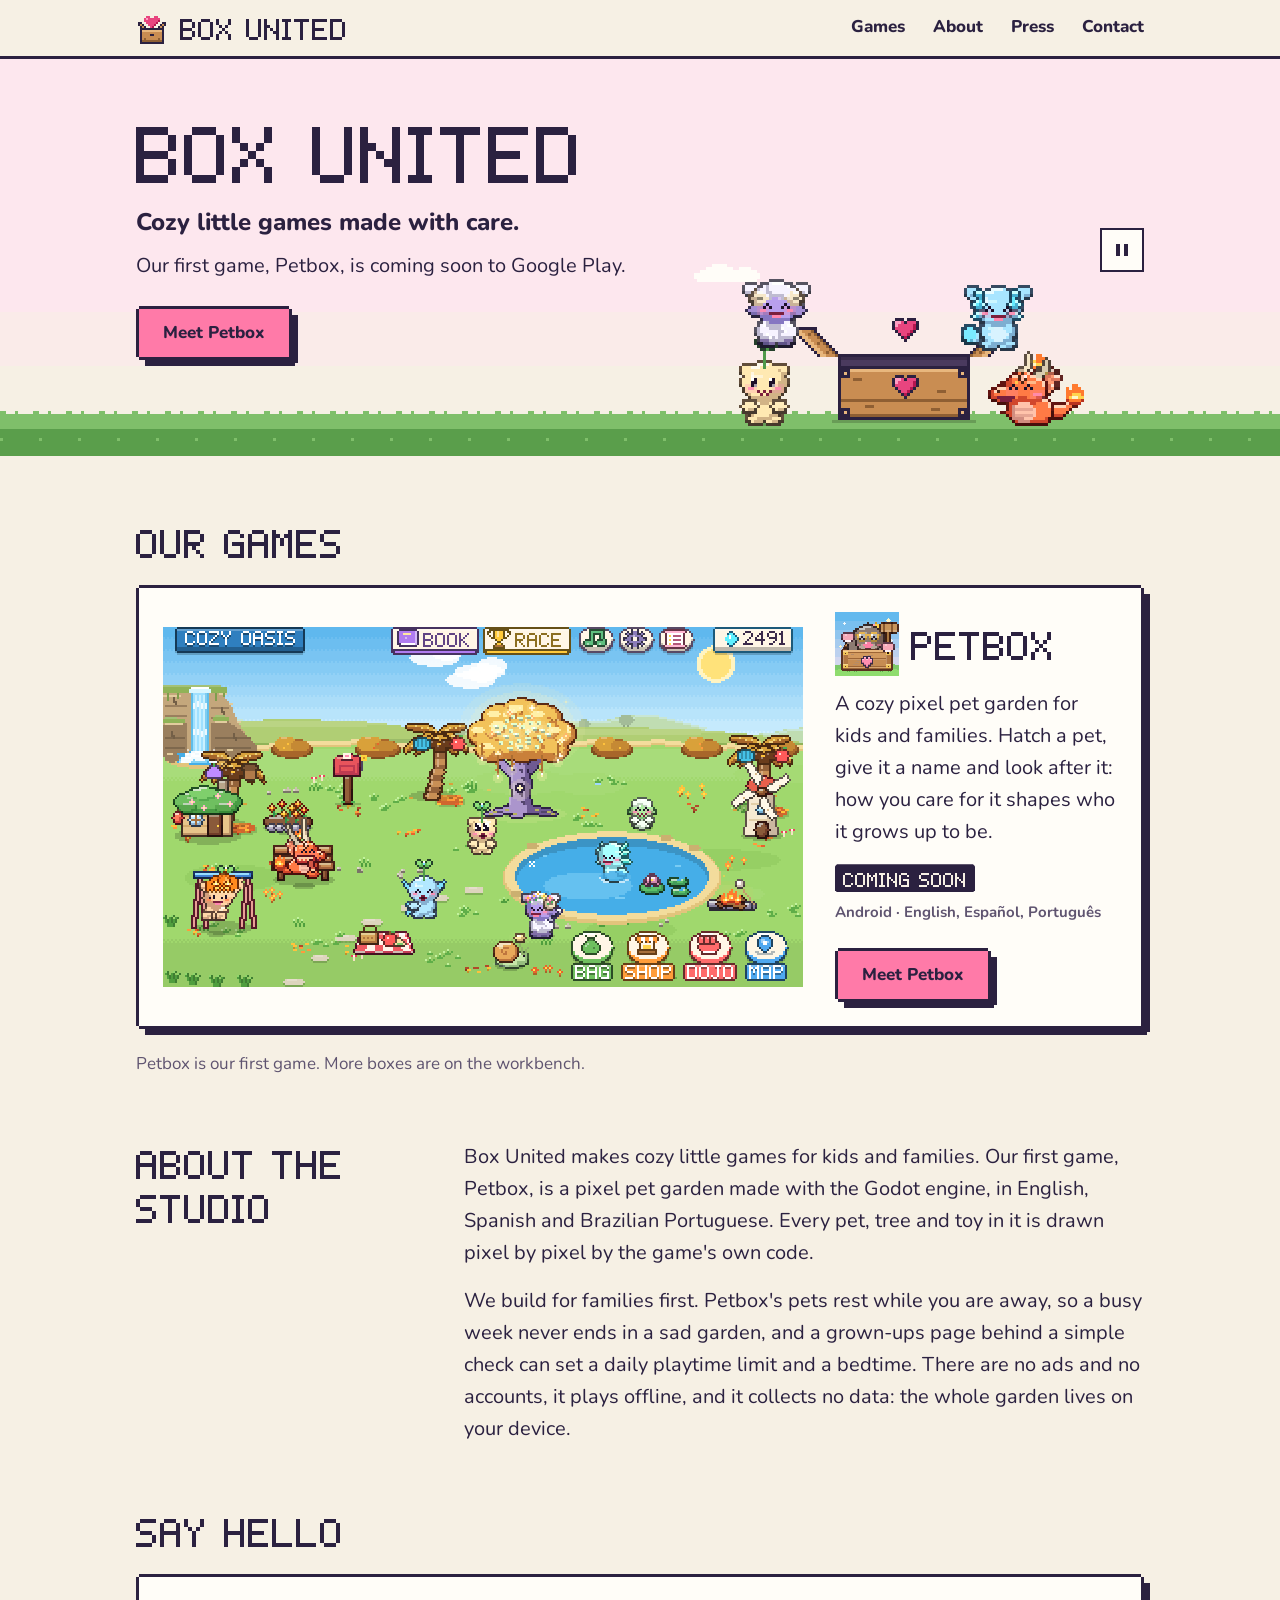
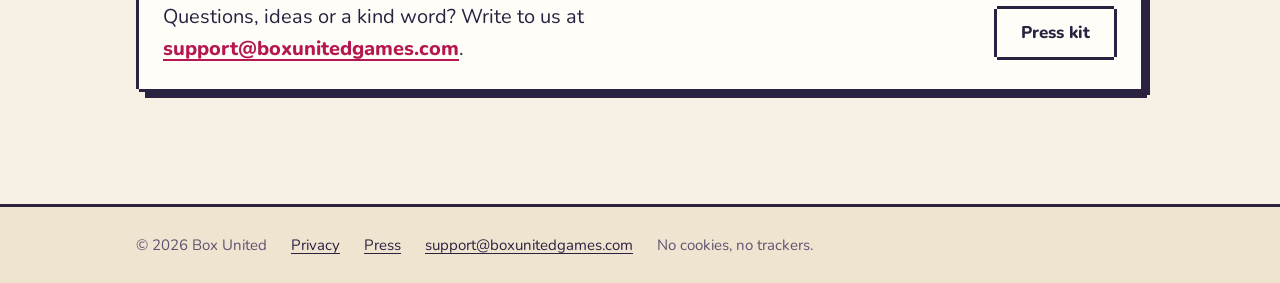
==== commit 4b9c88b5: "Fix layout shift on font load: fixed header rows, Nunito optional + preload The header no longer re-" ====
--- a/index.html
+++ b/index.html
@@ -15,6 +15,7 @@
 <link rel="icon" href="/assets/brand/favicon.ico" sizes="32x32">
 <link rel="apple-touch-icon" href="/assets/brand/apple-touch-icon.png">
 <link rel="preload" href="/assets/fonts/box-pixel-v1.woff2" as="font" type="font/woff2" crossorigin>
+<link rel="preload" href="/assets/fonts/nunito-latin-v2.woff2" as="font" type="font/woff2" crossorigin>
 <link rel="stylesheet" href="/assets/css/brand.css">
 <link rel="stylesheet" href="/assets/css/site.css">
 <style>
--- a/assets/css/brand.css
+++ b/assets/css/brand.css
@@ -15,8 +15,30 @@
   src: url("/assets/fonts/nunito-latin-v2.woff2") format("woff2"); /* variable 400-800, default 400 */
   font-weight: 400 800;
   font-style: normal;
-  font-display: swap;
+  font-display: optional; /* no late swap = no re-wrap (CLS); preloaded on every page */
   unicode-range: U+0000-00FF, U+0131, U+0152-0153, U+02BB-02BC, U+02C6, U+02DA, U+02DC, U+0304, U+0308, U+0329, U+2000-206F, U+20AC, U+2122, U+2191, U+2193, U+2212, U+2215, U+FEFF, U+FFFD;
+}
+
+/* Metric-matched local fallback, so the swap to Nunito doesn't re-wrap text (CLS):
+   Arial scaled to Nunito's average advance per weight on the site's own copy, with
+   Nunito's ascent/descent (scripts measure: docs/brand/BRAND.md s.4). */
+@font-face {
+  font-family: "Nunito Fallback";
+  src: local("Arial"), local("ArialMT"), local("Helvetica");
+  font-weight: 400 600;
+  size-adjust: 100.2%; ascent-override: 100.9%; descent-override: 35.2%; line-gap-override: 0%;
+}
+@font-face {
+  font-family: "Nunito Fallback";
+  src: local("Arial Bold"), local("Arial-BoldMT"), local("Helvetica Bold");
+  font-weight: 700;
+  size-adjust: 97%; ascent-override: 104.2%; descent-override: 36.4%; line-gap-override: 0%;
+}
+@font-face {
+  font-family: "Nunito Fallback";
+  src: local("Arial Bold"), local("Arial-BoldMT"), local("Helvetica Bold");
+  font-weight: 800 1000;
+  size-adjust: 99.3%; ascent-override: 101.9%; descent-override: 35.6%; line-gap-override: 0%;
 }
 
 /* 2 tokens --------------------------------------------------------------------------- */
@@ -58,8 +80,8 @@
   --game-accent-ink: var(--accent-ink);
 
   /* type */
-  --font-display: "Box Pixel", "Nunito", system-ui, sans-serif;
-  --font-body: "Nunito", system-ui, -apple-system, "Segoe UI", Roboto, sans-serif;
+  --font-display: "Box Pixel", "Nunito", "Nunito Fallback", system-ui, sans-serif;
+  --font-body: "Nunito", "Nunito Fallback", system-ui, -apple-system, "Segoe UI", Roboto, sans-serif;
   /* Box Pixel sizes: whole multiples of its 8-unit em ONLY (1 font pixel = 2/3/4/6/8 CSS px) */
   --pix-2x: 1rem;     /* 16px eyebrow / label */
   --pix-3x: 1.5rem;   /* 24px */
--- a/assets/css/site.css
+++ b/assets/css/site.css
@@ -19,14 +19,20 @@
   font: 400 var(--pix-2x)/var(--lh-pixel) var(--font-display); font-synthesis: none }
 .brand img { width: 32px; height: 32px; image-rendering: pixelated; flex: none }
 @media (min-width: 480px) { .brand { font-size: var(--pix-3x) } }
-.site-nav { display: flex; flex-wrap: wrap; gap: 0 var(--sp-1); margin: 0 calc(-1 * var(--sp-3)) }
-.site-nav a { display: inline-flex; align-items: center; min-height: 48px; min-width: 44px; padding: 0 var(--sp-3); color: var(--ink);
-  text-decoration: none; font-weight: 800; border-bottom: var(--px) solid transparent }
+/* The header's row count is fixed per breakpoint (never decided by font metrics, so the web-font swap
+   can't re-wrap it): below 720 px the nav is always its own full-width row of 4 columns; from 720 px
+   brand and nav always share one row. */
+.site-nav { display: flex; gap: 0 var(--sp-1); margin: 0 calc(-1 * var(--sp-3)) }
+.site-nav a { display: inline-flex; align-items: center; justify-content: center; min-height: 48px; min-width: 44px; padding: 0 var(--sp-3);
+  color: var(--ink); text-decoration: none; font-weight: 800; white-space: nowrap; border-bottom: var(--px) solid transparent }
 .site-nav a:hover { text-decoration: underline }
 .site-nav a[aria-current="page"] { border-bottom-color: var(--accent-strong) }
-@media (max-width: 479px) {
-  .site-nav { width: calc(100% + 2 * var(--sp-3)); justify-content: space-between }
+@media (max-width: 719px) {
+  .site-nav { flex: 0 0 calc(100% + 2 * var(--sp-3)); display: grid; grid-template-columns: repeat(4, auto); justify-content: space-between; gap: 0 }
 }
+@media (min-width: 480px) and (max-width: 719px) { .site-nav { justify-content: start; gap: 0 var(--sp-1) } }
+@media (max-width: 399px) { .site-nav a { padding: 0 var(--sp-2) } }
+@media (min-width: 720px) { .site-head__in { flex-wrap: nowrap } }
 
 /* ---------- footer ---------- */
 .site-foot { flex: none; margin-top: var(--sp-7); border-top: var(--px) solid var(--line); background: var(--surface-2); color: var(--ink-soft) }
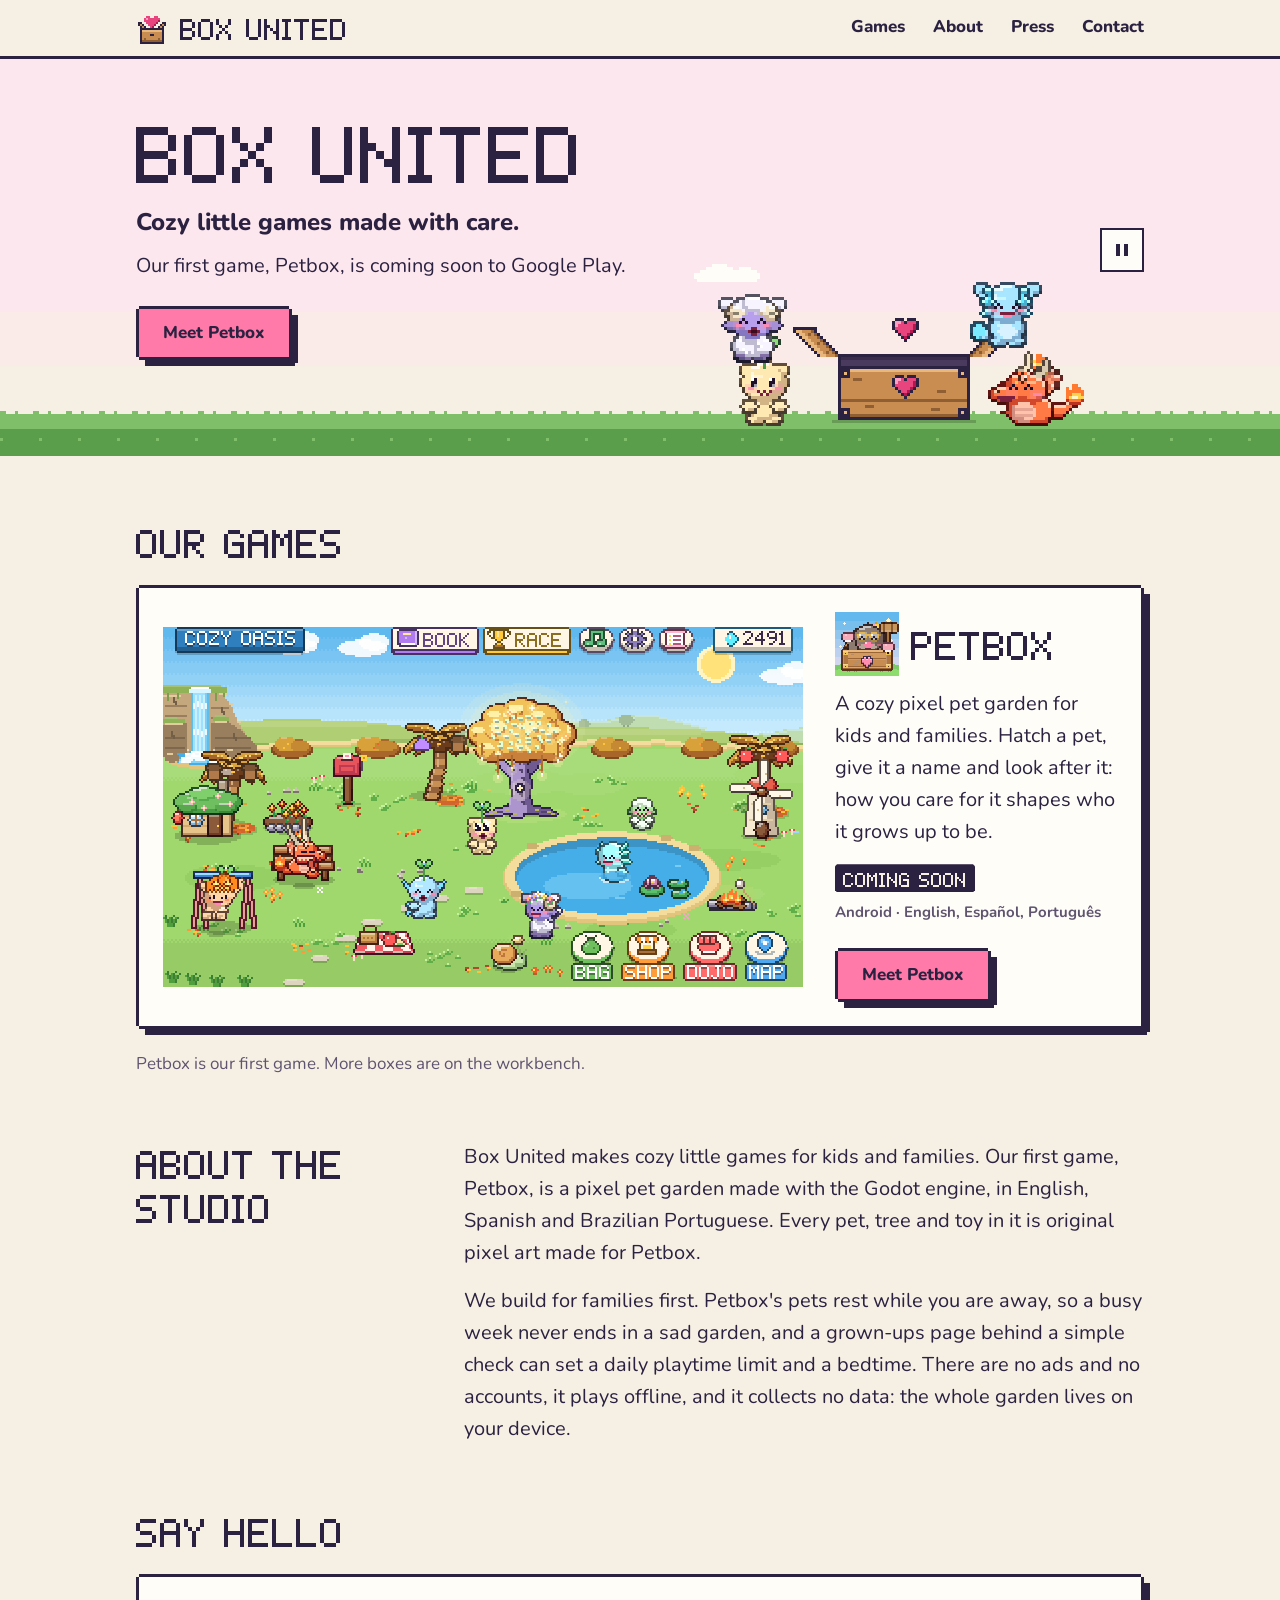
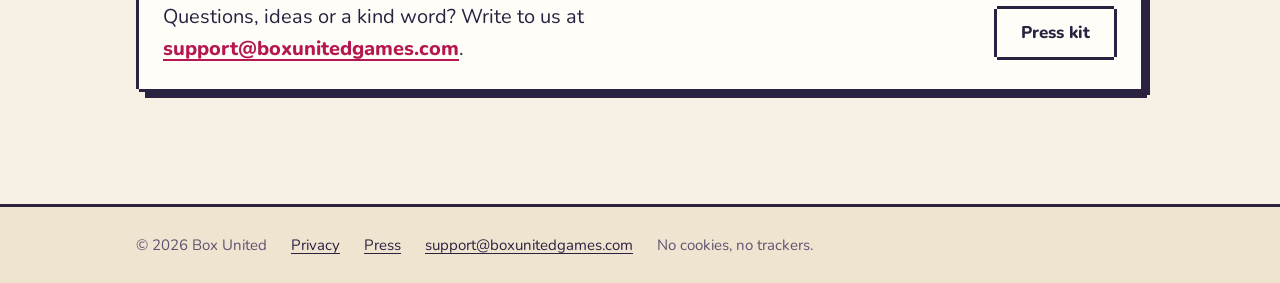
==== commit 87fec4a5: "Tidy downloads: clear press kit, no orphan files Press kit: one studio logo set (vector, PNG, PNG fo" ====
--- a/index.html
+++ b/index.html
@@ -197,7 +197,7 @@
     <div class="about">
       <h2 id="about-title">About the studio</h2>
       <div class="about__body">
-        <p>Box United makes cozy little games for kids and families. Our first game, Petbox, is a pixel pet garden made with the Godot engine, in English, Spanish and Brazilian Portuguese. Every pet, tree and toy in it is drawn pixel by pixel by the game's own code.</p>
+        <p>Box United makes cozy little games for kids and families. Our first game, Petbox, is a pixel pet garden made with the Godot engine, in English, Spanish and Brazilian Portuguese. Every pet, tree and toy in it is original pixel art made for Petbox.</p>
         <p>We build for families first. Petbox's pets rest while you are away, so a busy week never ends in a sad garden, and a grown-ups page behind a simple check can set a daily playtime limit and a bedtime. There are no ads and no accounts, it plays offline, and it collects no data: the whole garden lives on your device.</p>
       </div>
     </div>
--- a/assets/css/site.css
+++ b/assets/css/site.css
@@ -68,7 +68,13 @@
   .press-media-list { grid-template-columns: repeat(auto-fill, minmax(326px, 1fr)) }
 }
 .press-shots li, .press-media { padding: var(--px) }
-.press-shots a, .press-media a { display: block; color: var(--ink) }
+.press-shots a { display: block; color: var(--ink) }
+.press-media video { display: block; width: 100%; height: auto; background: var(--surface-2); box-shadow: 0 0 0 var(--px) var(--line) }
+.press-media--tall video { max-width: 180px }
+.press-media__label { margin: var(--sp-2) 0 0 }
+.press-media__links { margin: 0; font-size: var(--fs--1) }
+.press-media__links a { display: inline-block; padding: 10px 0 }
+.press-shot__cap { display: block; padding-top: var(--sp-2); font-size: var(--fs--1) }
 .press-shots img, .press-media img { width: 100%; height: auto; display: block; image-rendering: pixelated; background: var(--surface-2); max-width: 320px;
   box-shadow: 0 0 0 var(--px) var(--line) }
 .press-shot__meta, .press-media__label { display: block; padding-top: var(--sp-2); font-size: var(--fs--1) }
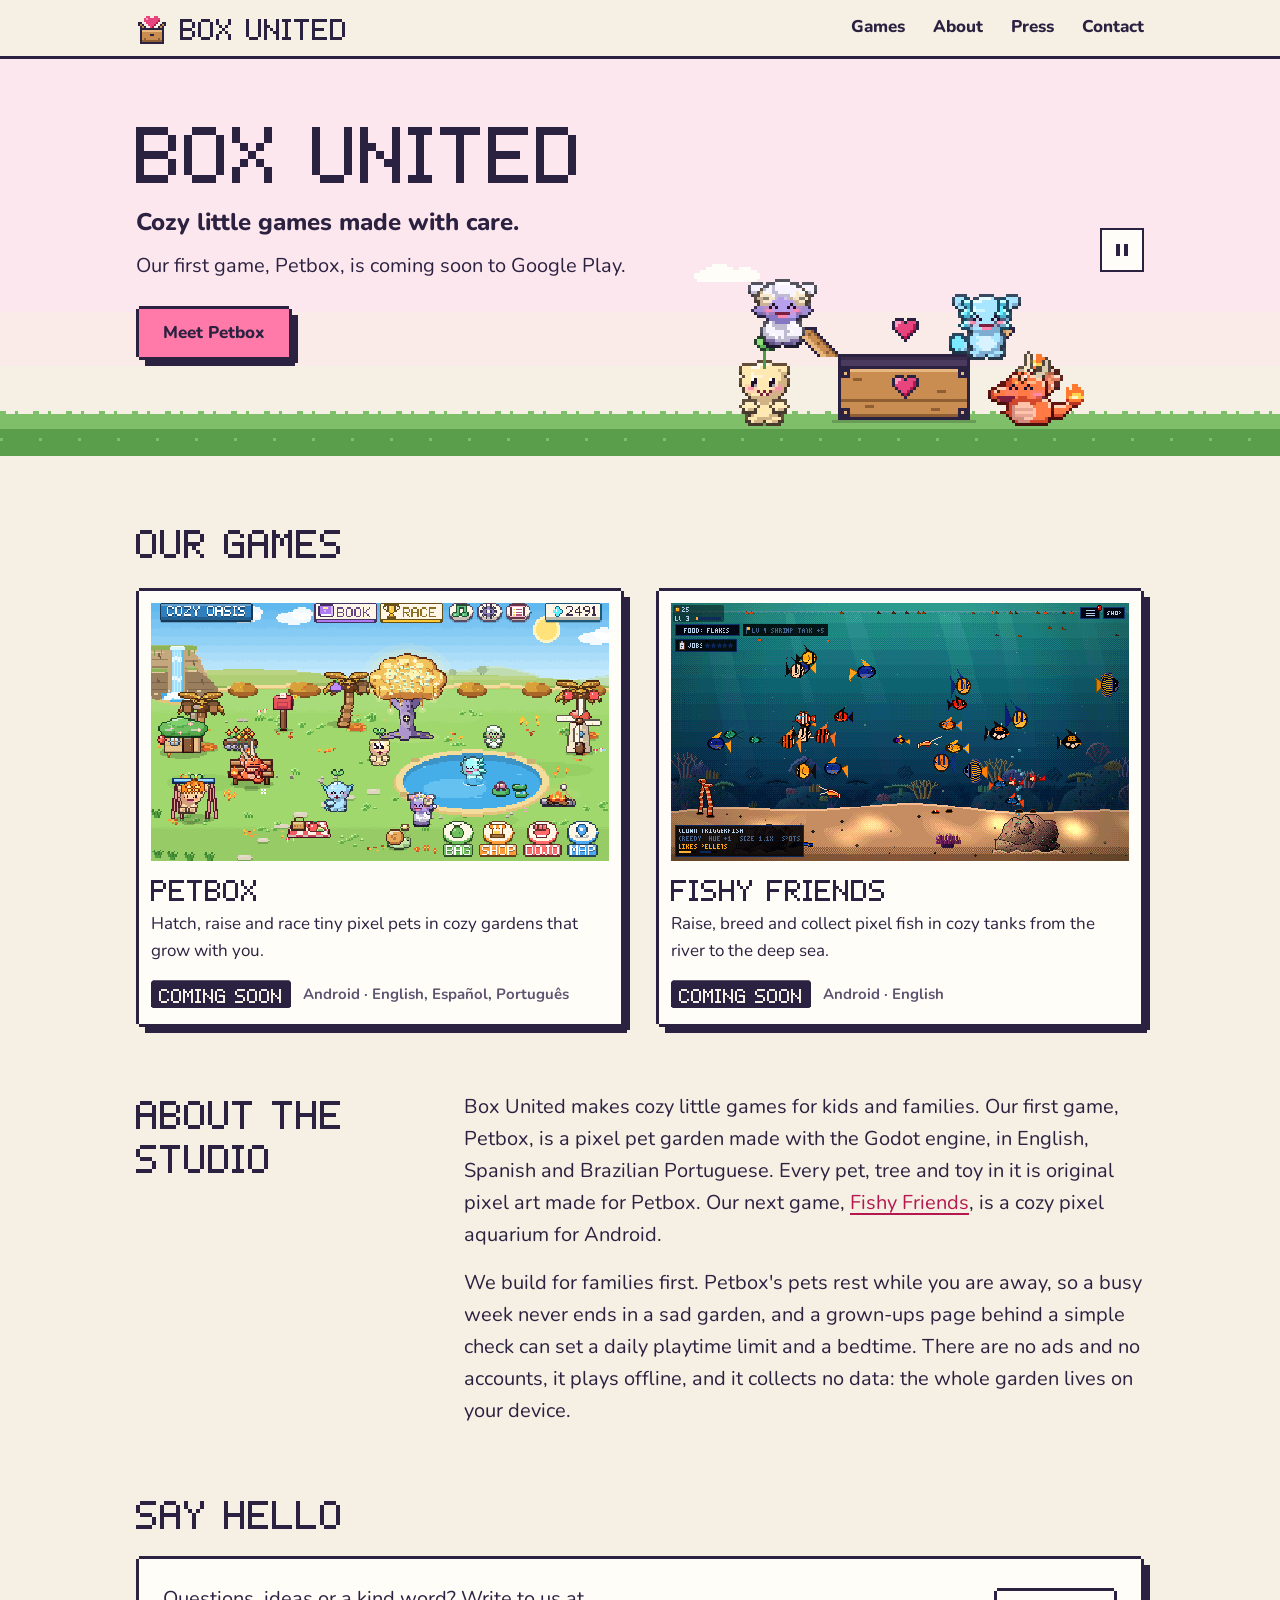
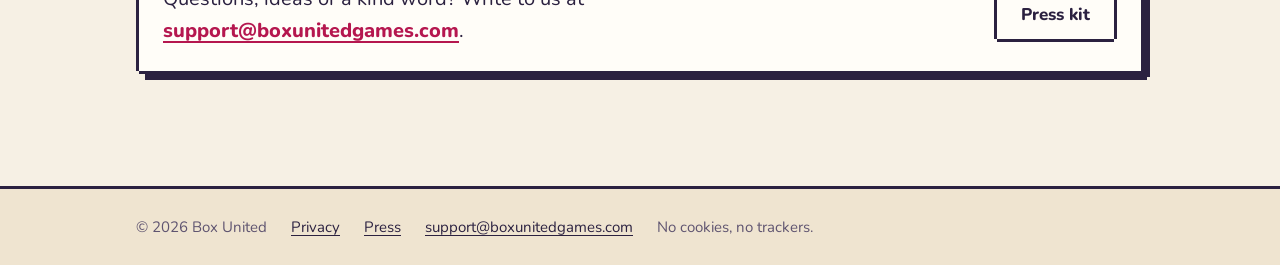
==== commit 4ab7c2e2: "Fishy Friends: game page, home card, press fact sheet (Coming soon, Android) Co-Authored-By: Claude " ====
--- a/index.html
+++ b/index.html
@@ -134,7 +134,7 @@
 <meta name="twitter:image:alt" content="Box United logo and the line Cozy little games made with care, above an open pixel toy box with four Petbox pets on the grass">
 <noscript><style>.stage__pic { display: none }</style></noscript>
 <!-- build:ld -->
-    <script type="application/ld+json">{"@context": "https://schema.org", "@type": "Organization", "name": "Box United", "url": "https://boxunitedgames.com/", "logo": "https://boxunitedgames.com/assets/brand/mark-512.png", "email": "support@boxunitedgames.com", "subjectOf": [{"@type": "VideoGame", "name": "Petbox", "url": "https://boxunitedgames.com/petbox/", "gamePlatform": ["Android"], "description": "Hatch, raise and race tiny pixel pets in cozy gardens that grow with you."}]}</script>
+    <script type="application/ld+json">{"@context": "https://schema.org", "@type": "Organization", "name": "Box United", "url": "https://boxunitedgames.com/", "logo": "https://boxunitedgames.com/assets/brand/mark-512.png", "email": "support@boxunitedgames.com", "subjectOf": [{"@type": "VideoGame", "name": "Petbox", "url": "https://boxunitedgames.com/petbox/", "gamePlatform": ["Android"], "description": "Hatch, raise and race tiny pixel pets in cozy gardens that grow with you."}, {"@type": "VideoGame", "name": "Fishy Friends", "url": "https://boxunitedgames.com/fishyfriends/", "gamePlatform": ["Android"], "description": "Raise, breed and collect pixel fish in cozy tanks from the river to the deep sea."}]}</script>
     <!-- /build:ld -->
 </head>
 <body>
@@ -178,18 +178,20 @@
   <section class="section wrap" id="games" aria-labelledby="games-title" data-reveal>
     <div class="section__head"><h2 id="games-title">Our games</h2></div>
     <!-- build:games -->
-    <article class="game-feature card" data-game="petbox">
-      <div class="game-feature__media">
-        <img class="game-feature__art" src="/img/games/petbox/cozy-oasis-960.png" srcset="/img/games/petbox/cozy-oasis-640.png 640w, /img/games/petbox/cozy-oasis-960.png 960w, /img/games/petbox/cozy-oasis-1280.png 1280w" sizes="(min-width: 720px) 640px, calc(100vw - 64px)" width="640" height="360" alt="Petbox gameplay: pets play on a swing, a bench and in the pond of the Cozy Oasis garden" loading="lazy" decoding="async">
-      </div>
-      <div class="game-feature__body">
-        <h3 class="game-feature__title"><img src="/img/games/petbox/icon-128.png" width="128" height="128" alt="" loading="lazy" decoding="async"><span>Petbox</span></h3>
-        <p class="game-feature__text">A cozy pixel pet garden for kids and families. Hatch a pet, give it a name and look after it: how you care for it shapes who it grows up to be.</p>
+    <ul class="game-grid">
+      <li class="game-card card" data-game="petbox">
+        <div class="game-card__media"><img class="game-card__art" src="/img/games/petbox/cozy-oasis-960.png" srcset="/img/games/petbox/cozy-oasis-640.png 640w, /img/games/petbox/cozy-oasis-960.png 960w, /img/games/petbox/cozy-oasis-1280.png 1280w" sizes="(min-width: 720px) 320px, calc(100vw - 64px)" width="640" height="360" alt="Petbox gameplay: pets play on a swing, a bench and in the pond of the Cozy Oasis garden" loading="lazy" decoding="async"></div>
+        <h3 class="game-card__title"><a class="stretch" href="/petbox/">Petbox</a></h3>
+        <p>Hatch, raise and race tiny pixel pets in cozy gardens that grow with you.</p>
         <p class="game-meta"><span class="badge">Coming soon</span> <span>Android &middot; English, Español, Português</span></p>
-        <p class="game-feature__cta"><a class="btn btn--primary stretch" href="/petbox/">Meet Petbox</a></p>
-      </div>
-    </article>
-    <p class="games-note">Petbox is our first game. More boxes are on the workbench.</p>
+      </li>
+      <li class="game-card card" data-game="fishyfriends">
+        <div class="game-card__media"><img class="game-card__art" src="/img/games/fishyfriends/coral-reef-960.png" srcset="/img/games/fishyfriends/coral-reef-480.png 480w, /img/games/fishyfriends/coral-reef-960.png 960w" sizes="(min-width: 720px) 320px, calc(100vw - 64px)" width="480" height="270" alt="Fishy Friends gameplay: clownfish, tangs, butterflyfish and a clown triggerfish swim over the sand and coral of a reef tank" loading="lazy" decoding="async"></div>
+        <h3 class="game-card__title"><a class="stretch" href="/fishyfriends/">Fishy Friends</a></h3>
+        <p>Raise, breed and collect pixel fish in cozy tanks from the river to the deep sea.</p>
+        <p class="game-meta"><span class="badge">Coming soon</span> <span>Android &middot; English</span></p>
+      </li>
+    </ul>
     <!-- /build:games -->
   </section>
 
@@ -197,7 +199,7 @@
     <div class="about">
       <h2 id="about-title">About the studio</h2>
       <div class="about__body">
-        <p>Box United makes cozy little games for kids and families. Our first game, Petbox, is a pixel pet garden made with the Godot engine, in English, Spanish and Brazilian Portuguese. Every pet, tree and toy in it is original pixel art made for Petbox.</p>
+        <p>Box United makes cozy little games for kids and families. Our first game, Petbox, is a pixel pet garden made with the Godot engine, in English, Spanish and Brazilian Portuguese. Every pet, tree and toy in it is original pixel art made for Petbox. Our next game, <a href="/fishyfriends/">Fishy Friends</a>, is a cozy pixel aquarium for Android.</p>
         <p>We build for families first. Petbox's pets rest while you are away, so a busy week never ends in a sad garden, and a grown-ups page behind a simple check can set a daily playtime limit and a bedtime. There are no ads and no accounts, it plays offline, and it collects no data: the whole garden lives on your device.</p>
       </div>
     </div>
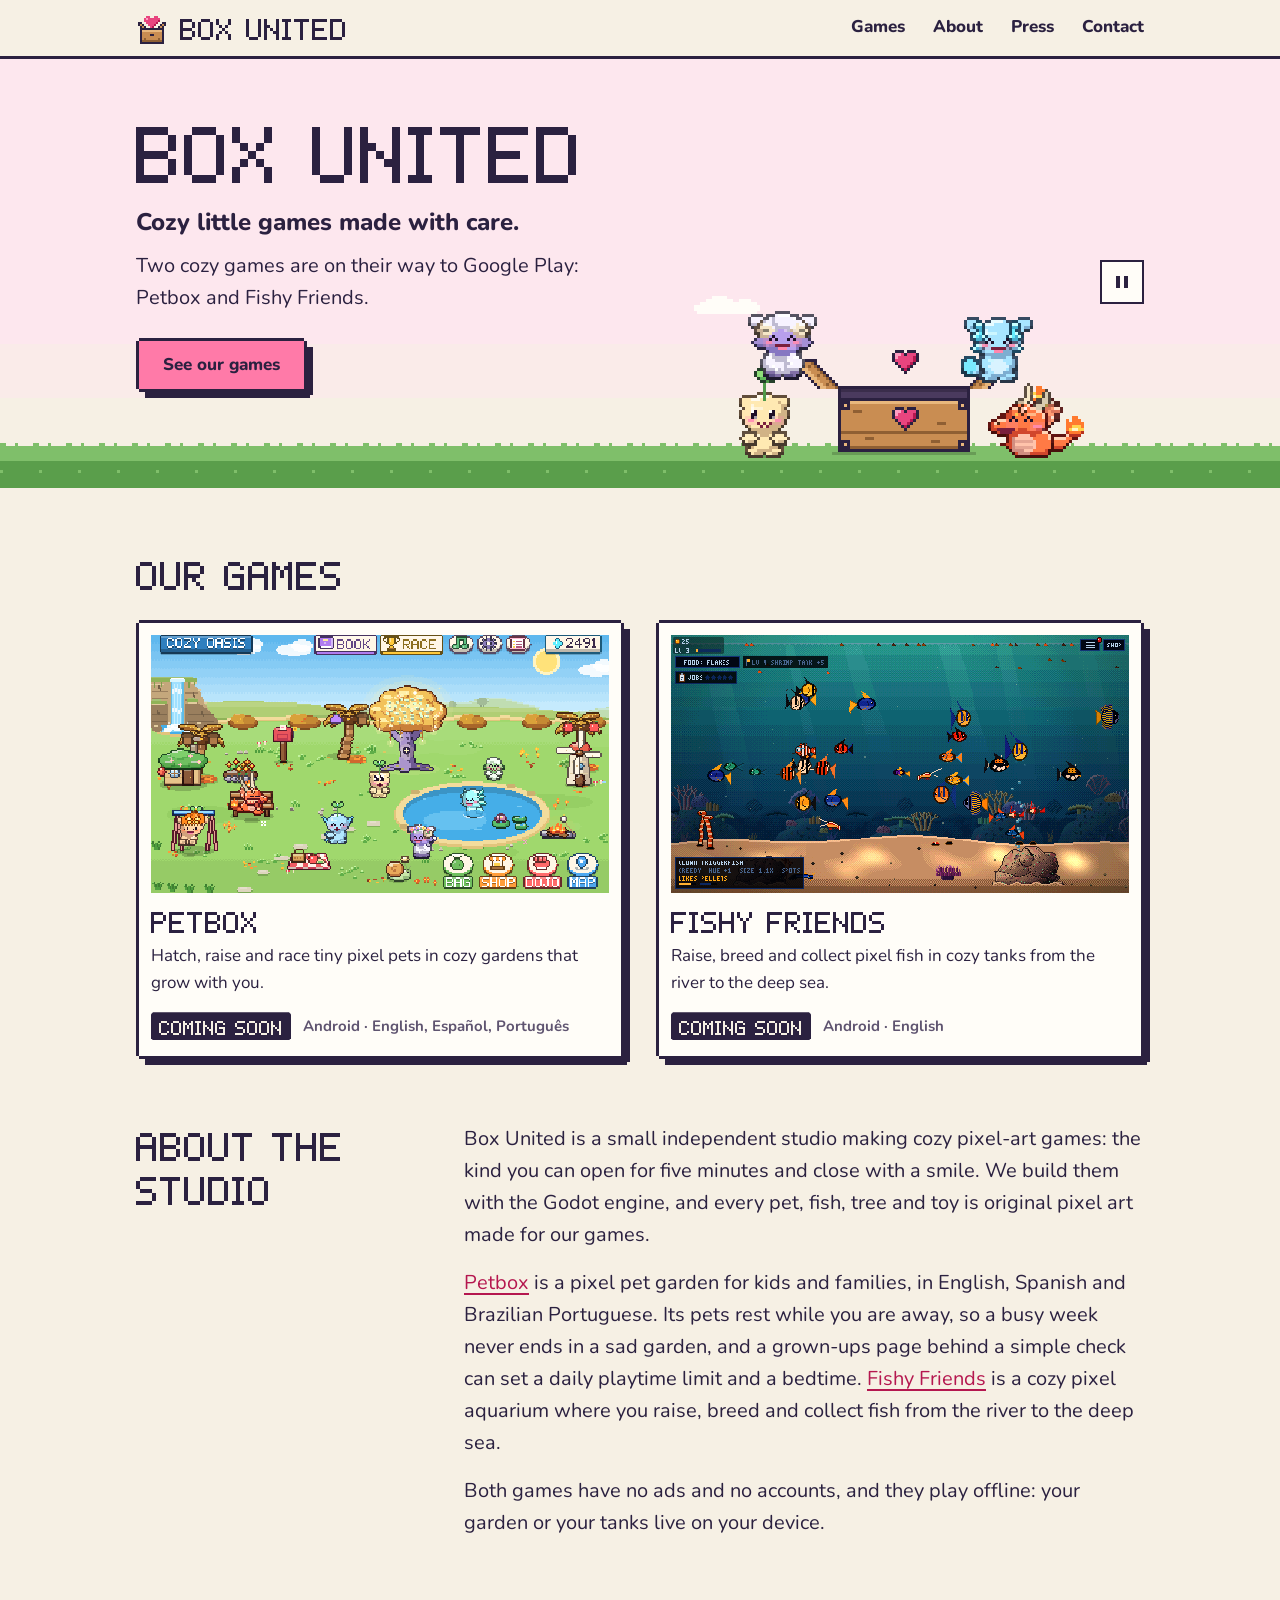
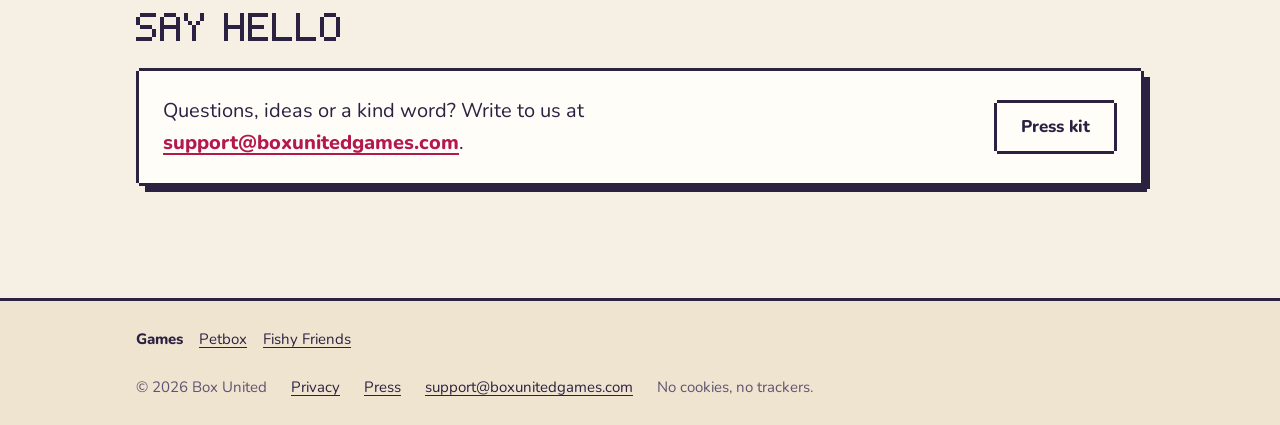
==== commit b1478c90: "Organize the site for two games: hero, about, footer games row, cross-links, press jump links, Fishy" ====
--- a/index.html
+++ b/index.html
@@ -150,10 +150,10 @@
       <div class="hero__text">
         <h1 id="hero-title">Box United</h1>
         <p class="hero__tag">Cozy little games made with care.</p>
-        <p class="hero__sub">Our first game, Petbox, is coming soon to Google Play.</p>
+        <p class="hero__sub">Two cozy games are on their way to Google Play: Petbox and Fishy Friends.</p>
         <div class="hero__actions">
     <!-- build:hero-cta -->
-    <a class="btn btn--primary" href="/petbox/">Meet Petbox</a>
+    <a class="btn btn--primary" href="#games">See our games</a>
     <!-- /build:hero-cta -->
         </div>
       </div>
@@ -199,8 +199,9 @@
     <div class="about">
       <h2 id="about-title">About the studio</h2>
       <div class="about__body">
-        <p>Box United makes cozy little games for kids and families. Our first game, Petbox, is a pixel pet garden made with the Godot engine, in English, Spanish and Brazilian Portuguese. Every pet, tree and toy in it is original pixel art made for Petbox. Our next game, <a href="/fishyfriends/">Fishy Friends</a>, is a cozy pixel aquarium for Android.</p>
-        <p>We build for families first. Petbox's pets rest while you are away, so a busy week never ends in a sad garden, and a grown-ups page behind a simple check can set a daily playtime limit and a bedtime. There are no ads and no accounts, it plays offline, and it collects no data: the whole garden lives on your device.</p>
+        <p>Box United is a small independent studio making cozy pixel-art games: the kind you can open for five minutes and close with a smile. We build them with the Godot engine, and every pet, fish, tree and toy is original pixel art made for our games.</p>
+        <p><a href="/petbox/">Petbox</a> is a pixel pet garden for kids and families, in English, Spanish and Brazilian Portuguese. Its pets rest while you are away, so a busy week never ends in a sad garden, and a grown-ups page behind a simple check can set a daily playtime limit and a bedtime. <a href="/fishyfriends/">Fishy Friends</a> is a cozy pixel aquarium where you raise, breed and collect fish from the river to the deep sea.</p>
+        <p>Both games have no ads and no accounts, and they play offline: your garden or your tanks live on your device.</p>
       </div>
     </div>
   </section>
@@ -215,6 +216,7 @@
 </main>
 
 <footer class="site-foot"><div class="site-foot__in">
+  <p class="site-foot__games"><span>Games</span><a href="/petbox/">Petbox</a><a href="/fishyfriends/">Fishy Friends</a></p>
   <span>&copy; 2026 Box United</span><a href="/privacy/">Privacy</a><a href="/press/">Press</a><a href="mailto:support@boxunitedgames.com">support@boxunitedgames.com</a><span>No cookies, no trackers.</span>
 </div></footer>
 </body>
--- a/assets/css/site.css
+++ b/assets/css/site.css
@@ -97,3 +97,18 @@
 .lost h1 { margin: var(--sp-4) 0 var(--sp-3) }
 .lost .row { display: flex; flex-wrap: wrap; justify-content: center; gap: var(--sp-4); margin-top: var(--sp-5) }
 
+
+/* Footer games row + "More from Box United" cross-link on game pages */
+.site-foot__games { width: 100%; margin: 0; display: flex; flex-wrap: wrap; align-items: center; gap: 0 var(--sp-4) }
+.site-foot__games > span { font-weight: 800; color: var(--ink) }
+.more-games h2 { margin-bottom: var(--sp-4) }
+.more-game { display: grid; grid-template-columns: minmax(0, 1fr); gap: var(--sp-4); align-items: center; padding: var(--sp-4); color: var(--ink); max-width: 760px }
+.more-game__art { width: 100%; height: auto; image-rendering: pixelated; display: block }
+.more-game__body { display: grid; gap: var(--sp-2); justify-items: start }
+.more-game__name { font-family: var(--font-display); font-size: var(--fs-2); line-height: 1.1 }
+@media (min-width: 640px) { .more-game { grid-template-columns: 280px minmax(0, 1fr) } }
+.press-toc { display: flex; flex-wrap: wrap; gap: var(--sp-2) var(--sp-3); margin-top: var(--sp-4) }
+.press-page .press-toc a { padding: 6px 12px; border: var(--px) solid var(--line); border-radius: 999px; text-decoration: none; color: var(--ink); font-weight: 700 }
+.press-page .press-toc a:hover { background: var(--accent-soft) }
+.press-page section[id], .press-page h2[id] { scroll-margin-top: 16px }
+.gp-press + .more-games { padding-top: 0 }
